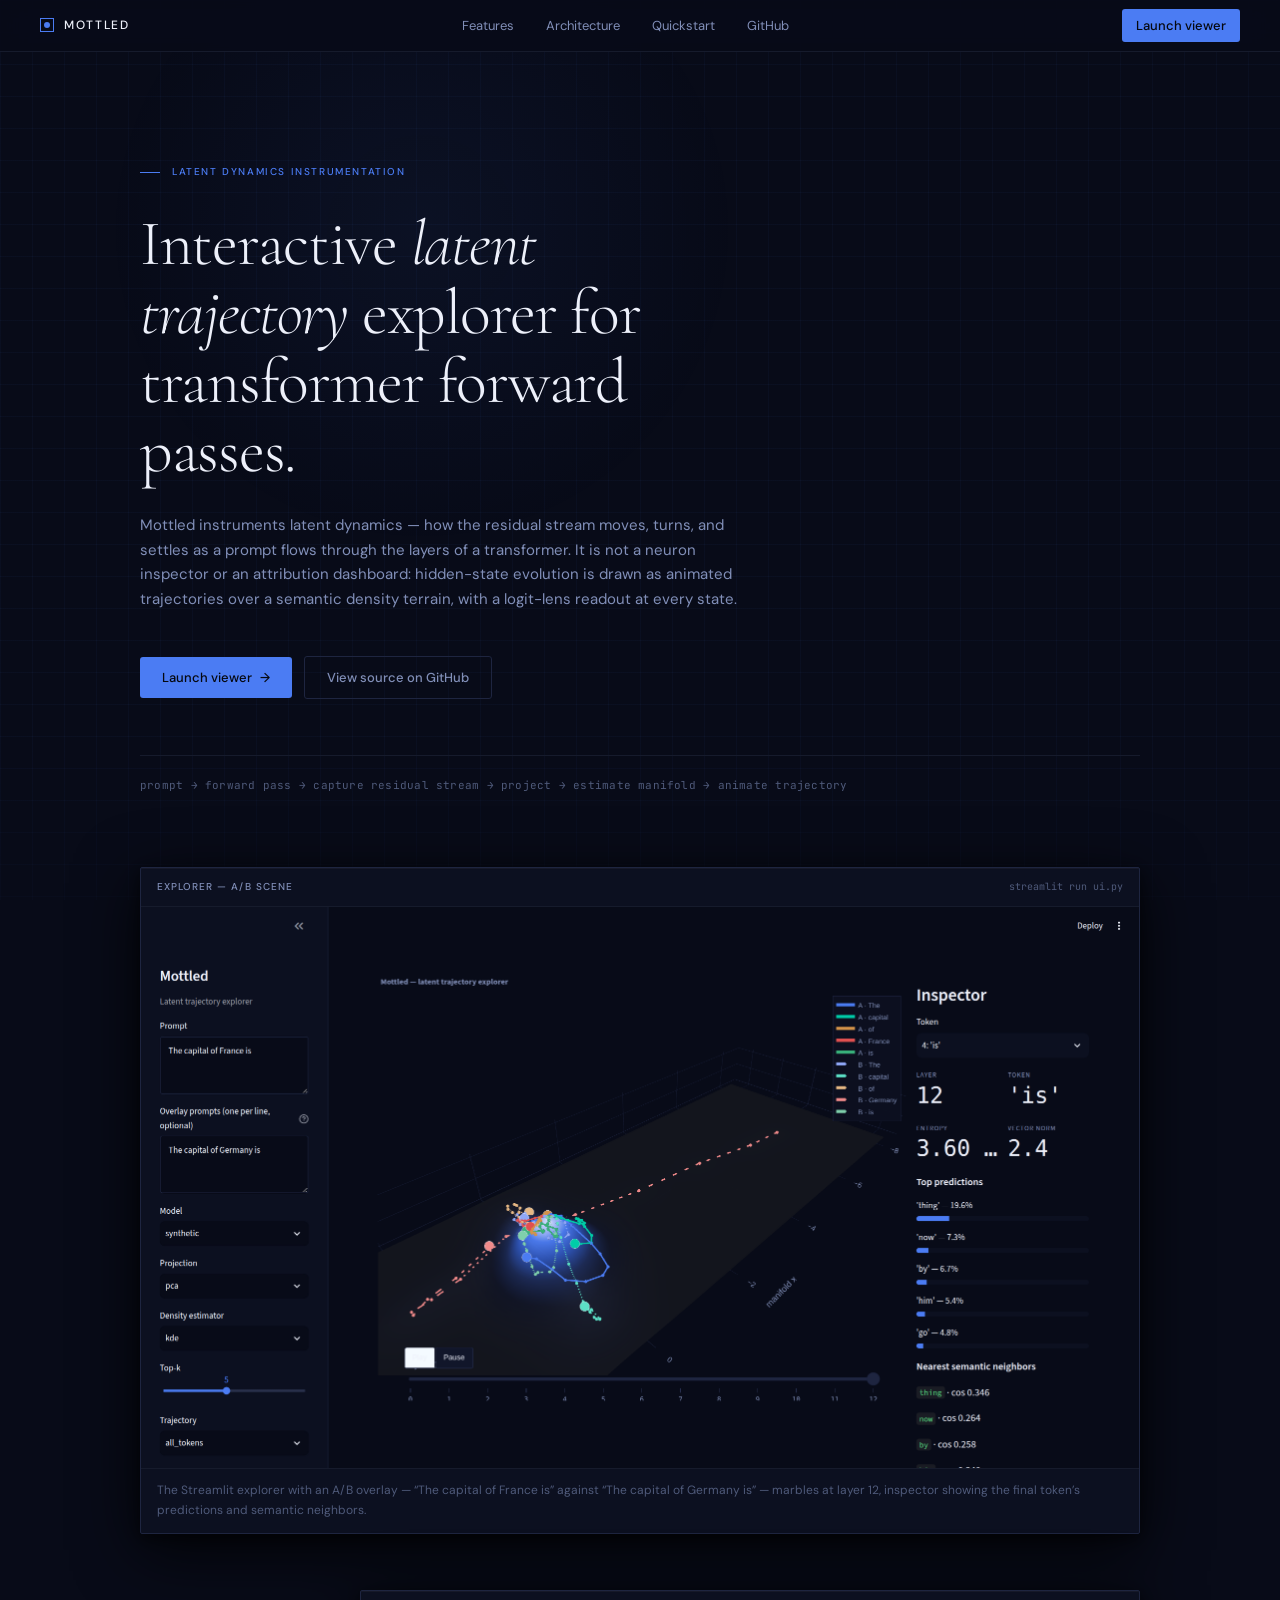
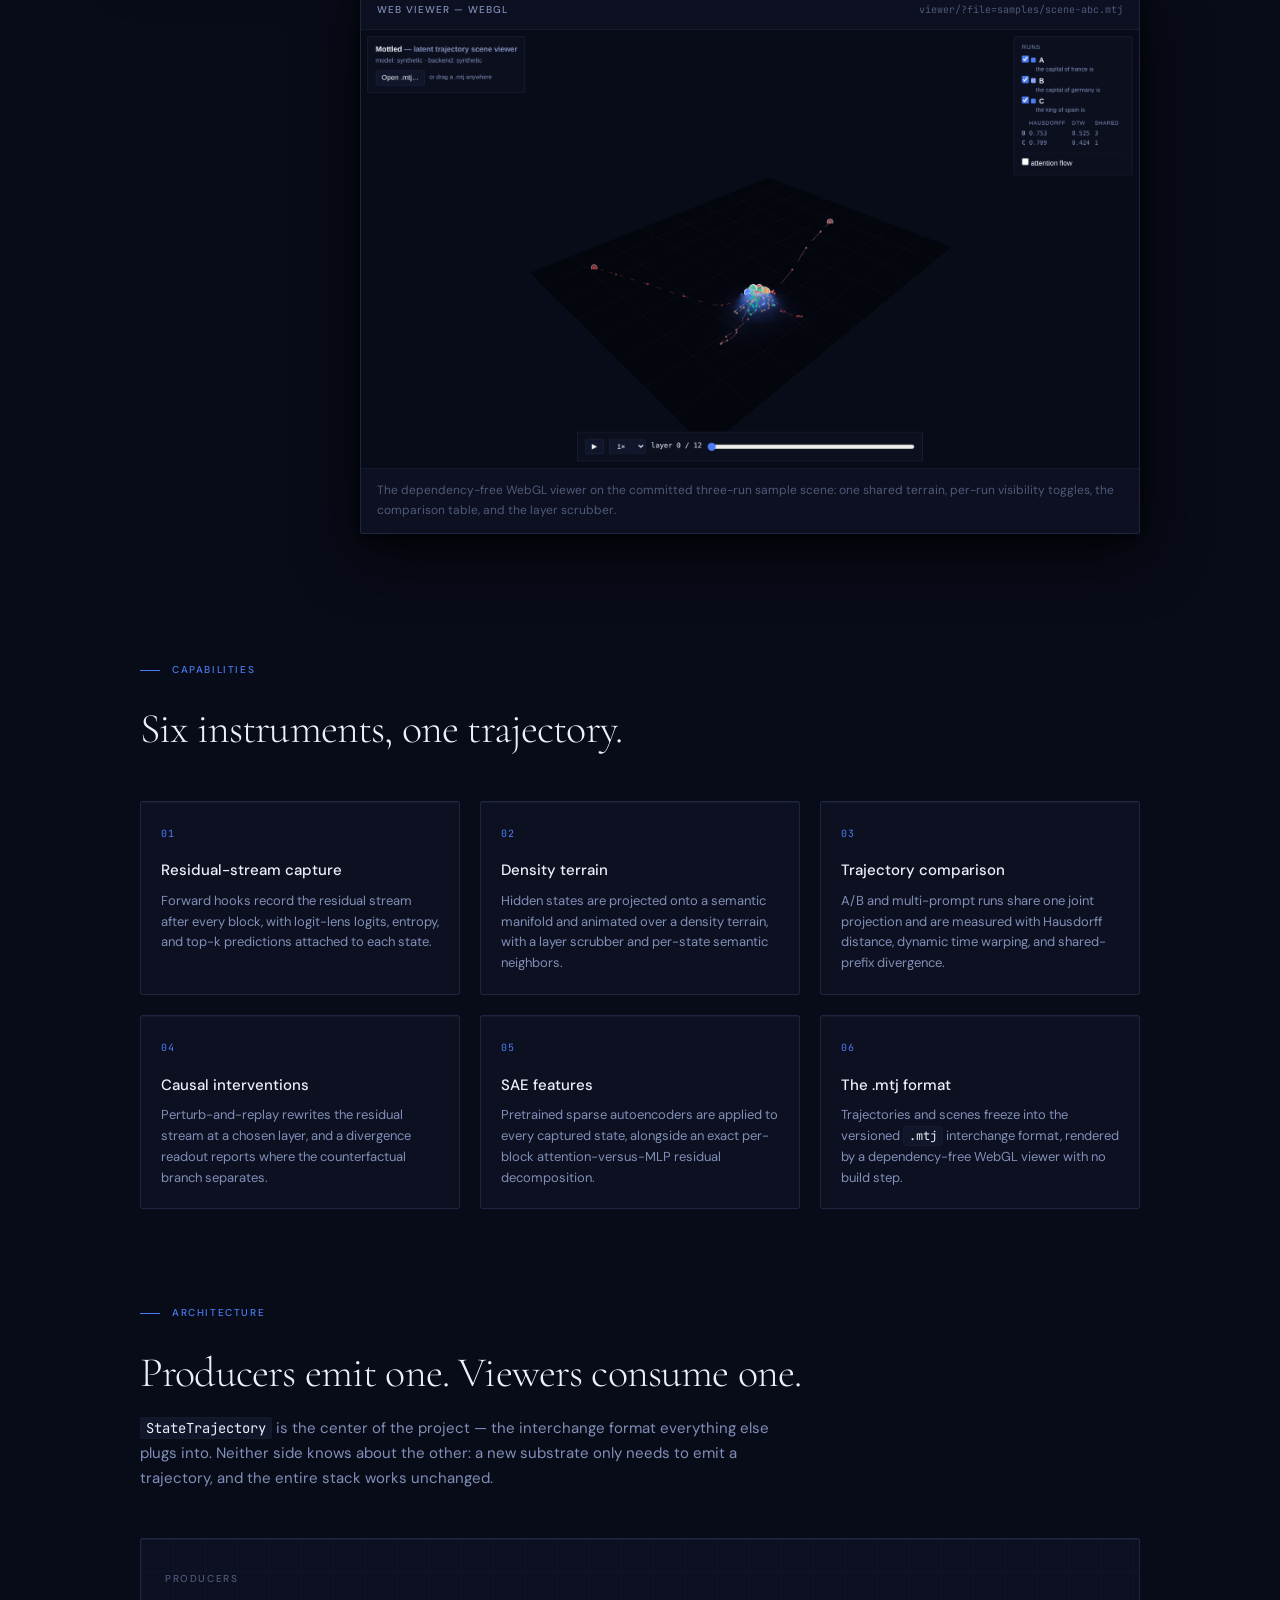
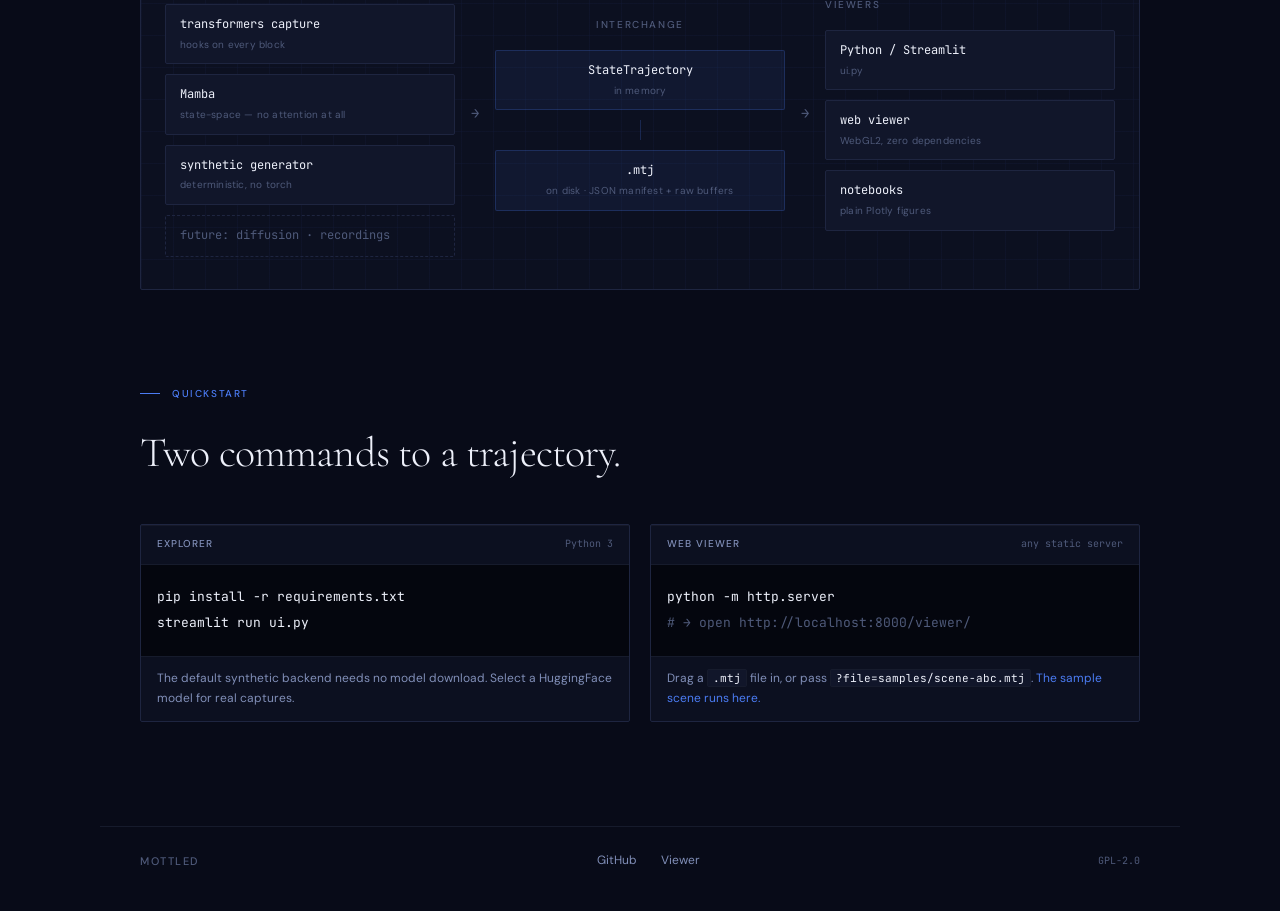
==== site/index.html @ aaadac5b "Merge pull request #11 from BobGnarly420/claude/next-steps-qywpj6 v0.1.0: real GPT-2 demo, pip packa" ====
<!DOCTYPE html>
<html lang="en">
<head>
<meta charset="utf-8">
<meta name="viewport" content="width=device-width, initial-scale=1">
<title>Mottled — interactive latent trajectory explorer</title>
<meta name="description" content="Interactive latent trajectory explorer for transformer forward passes. Mottled instruments latent dynamics: how the residual stream moves, turns, and settles.">
<link rel="icon" href="data:image/svg+xml,%3Csvg xmlns='http://www.w3.org/2000/svg' viewBox='0 0 16 16'%3E%3Crect x='0.5' y='0.5' width='15' height='15' fill='%23080B18' stroke='%234B7CF3'/%3E%3Ccircle cx='8' cy='8' r='3.5' fill='%234B7CF3'/%3E%3C/svg%3E">
<link rel="preconnect" href="https://fonts.googleapis.com">
<link rel="preconnect" href="https://fonts.gstatic.com" crossorigin>
<link href="https://fonts.googleapis.com/css2?family=Cormorant+Garamond:ital,wght@0,300;0,400;1,300;1,400&family=DM+Sans:opsz,wght@9..40,300;9..40,400;9..40,500&family=JetBrains+Mono:wght@400;500&display=swap" rel="stylesheet">
<link rel="stylesheet" href="style.css">
</head>
<body>

<div class="bg-grid" aria-hidden="true"></div>
<div class="bg-glow" aria-hidden="true"></div>

<nav class="nav">
  <a class="wordmark" href="#">
    <span class="wordmark-tick" aria-hidden="true"></span>Mottled
  </a>
  <div class="nav-links">
    <a href="#features">Features</a>
    <a href="#architecture">Architecture</a>
    <a href="#quickstart">Quickstart</a>
    <a href="https://github.com/BobGnarly420/mottled">GitHub</a>
  </div>
  <a class="btn btn-primary btn-sm" href="viewer/?file=samples/scene-abc.mtj">Launch viewer</a>
</nav>

<header class="hero">
  <div class="overline"><span class="overline-rule" aria-hidden="true"></span>Latent dynamics instrumentation</div>
  <h1>Interactive <em>latent trajectory</em> explorer for transformer forward passes.</h1>
  <p class="hero-lede">Mottled instruments latent dynamics — how the residual stream moves, turns, and settles as a prompt flows through the layers of a transformer. It is not a neuron inspector or an attribution dashboard: hidden-state evolution is drawn as animated trajectories over a semantic density terrain, with a logit-lens readout at every state.</p>
  <div class="hero-ctas">
    <a class="btn btn-primary" href="viewer/?file=samples/scene-abc.mtj">Launch viewer <span aria-hidden="true">&rarr;</span></a>
    <a class="btn btn-ghost" href="https://github.com/BobGnarly420/mottled">View source on GitHub</a>
  </div>
  <div class="hero-pipeline">prompt &rarr; forward pass &rarr; capture residual stream &rarr; project &rarr; estimate manifold &rarr; animate trajectory</div>
</header>

<section class="shots">
  <figure class="panel">
    <figcaption class="panel-bar">
      <span class="panel-label">Explorer &mdash; A/B scene</span>
      <span class="panel-meta">streamlit run ui.py</span>
    </figcaption>
    <img src="assets/explorer.png" alt="The Mottled explorer: an A/B prompt scene on the density terrain, with the layer scrubber and the token inspector" width="1600" height="900">
    <figcaption class="panel-caption">The Streamlit explorer with an A/B overlay &mdash; &ldquo;The capital of France is&rdquo; against &ldquo;The capital of Germany is&rdquo; &mdash; marbles at layer 12, inspector showing the final token&rsquo;s predictions and semantic neighbors.</figcaption>
  </figure>
  <figure class="panel">
    <figcaption class="panel-bar">
      <span class="panel-label">Web viewer &mdash; WebGL</span>
      <span class="panel-meta">viewer/?file=samples/scene-abc.mtj</span>
    </figcaption>
    <img src="assets/viewer.png" alt="The dependency-free WebGL viewer rendering a three-run sample scene" width="1600" height="900" loading="lazy">
    <figcaption class="panel-caption">The dependency-free WebGL viewer on the committed three-run sample scene: one shared terrain, per-run visibility toggles, the comparison table, and the layer scrubber.</figcaption>
  </figure>
</section>

<section class="section" id="features">
  <div class="overline"><span class="overline-rule" aria-hidden="true"></span>Capabilities</div>
  <h2 class="section-title">Six instruments, one trajectory.</h2>
  <div class="feature-grid">
    <div class="card">
      <span class="card-index">01</span>
      <h3>Residual-stream capture</h3>
      <p>Forward hooks record the residual stream after every block, with logit-lens logits, entropy, and top-k predictions attached to each state.</p>
    </div>
    <div class="card">
      <span class="card-index">02</span>
      <h3>Density terrain</h3>
      <p>Hidden states are projected onto a semantic manifold and animated over a density terrain, with a layer scrubber and per-state semantic neighbors.</p>
    </div>
    <div class="card">
      <span class="card-index">03</span>
      <h3>Trajectory comparison</h3>
      <p>A/B and multi-prompt runs share one joint projection and are measured with Hausdorff distance, dynamic time warping, and shared-prefix divergence.</p>
    </div>
    <div class="card">
      <span class="card-index">04</span>
      <h3>Causal interventions</h3>
      <p>Perturb-and-replay rewrites the residual stream at a chosen layer, and a divergence readout reports where the counterfactual branch separates.</p>
    </div>
    <div class="card">
      <span class="card-index">05</span>
      <h3>SAE features</h3>
      <p>Pretrained sparse autoencoders are applied to every captured state, alongside an exact per-block attention-versus-MLP residual decomposition.</p>
    </div>
    <div class="card">
      <span class="card-index">06</span>
      <h3>The .mtj format</h3>
      <p>Trajectories and scenes freeze into the versioned <code>.mtj</code> interchange format, rendered by a dependency-free WebGL viewer with no build step.</p>
    </div>
  </div>
</section>

<section class="section" id="architecture">
  <div class="overline"><span class="overline-rule" aria-hidden="true"></span>Architecture</div>
  <h2 class="section-title">Producers emit one. Viewers consume one.</h2>
  <p class="section-lede"><code>StateTrajectory</code> is the center of the project &mdash; the interchange format everything else plugs into. Neither side knows about the other: a new substrate only needs to emit a trajectory, and the entire stack works unchanged.</p>
  <div class="diagram">
    <div class="diagram-col">
      <div class="diagram-head">Producers</div>
      <div class="node">transformers capture<span class="node-meta">hooks on every block</span></div>
      <div class="node">Mamba<span class="node-meta">state-space &mdash; no attention at all</span></div>
      <div class="node">synthetic generator<span class="node-meta">deterministic, no torch</span></div>
      <div class="node node-future">future: diffusion &middot; recordings</div>
    </div>
    <div class="diagram-flow" aria-hidden="true"><span>&rarr;</span></div>
    <div class="diagram-col diagram-center">
      <div class="diagram-head">Interchange</div>
      <div class="node node-core">StateTrajectory<span class="node-meta">in memory</span></div>
      <div class="diagram-link" aria-hidden="true"></div>
      <div class="node node-core">.mtj<span class="node-meta">on disk &middot; JSON manifest + raw buffers</span></div>
    </div>
    <div class="diagram-flow" aria-hidden="true"><span>&rarr;</span></div>
    <div class="diagram-col">
      <div class="diagram-head">Viewers</div>
      <div class="node">Python / Streamlit<span class="node-meta">ui.py</span></div>
      <div class="node">web viewer<span class="node-meta">WebGL2, zero dependencies</span></div>
      <div class="node">notebooks<span class="node-meta">plain Plotly figures</span></div>
    </div>
  </div>
</section>

<section class="section" id="quickstart">
  <div class="overline"><span class="overline-rule" aria-hidden="true"></span>Quickstart</div>
  <h2 class="section-title">Two commands to a trajectory.</h2>
  <div class="quickstart-grid">
    <div class="code-panel">
      <div class="panel-bar"><span class="panel-label">Explorer</span><span class="panel-meta">Python 3</span></div>
      <pre><code>pip install -r requirements.txt
streamlit run ui.py</code></pre>
      <p class="code-note">The default synthetic backend needs no model download. Select a HuggingFace model for real captures.</p>
    </div>
    <div class="code-panel">
      <div class="panel-bar"><span class="panel-label">Web viewer</span><span class="panel-meta">any static server</span></div>
      <pre><code>python -m http.server
<span class="code-comment"># &rarr; open http://localhost:8000/viewer/</span></code></pre>
      <p class="code-note">Drag a <code>.mtj</code> file in, or pass <code>?file=samples/scene-abc.mtj</code>. <a href="viewer/?file=samples/scene-abc.mtj">The sample scene runs here.</a></p>
    </div>
  </div>
</section>

<footer class="footer">
  <span class="footer-mark">Mottled</span>
  <div class="footer-links">
    <a href="https://github.com/BobGnarly420/mottled">GitHub</a>
    <a href="viewer/?file=samples/scene-abc.mtj">Viewer</a>
  </div>
  <span class="footer-license">GPL-2.0</span>
</footer>

</body>
</html>
---- site/style.css ----
/* ─────────────────────────────────────────────────────────────
   Mottled — landing page
   Design tokens adapted from the Incision design language.
   ───────────────────────────────────────────────────────────── */

:root {
  /* color */
  --color-void:           #04060E;
  --color-base:           #080B18;
  --color-surface-0:      #0C1020;
  --color-surface-1:      #11162A;
  --color-border-subtle:  #161B2C;
  --color-border-default: #1E2540;
  --color-border-strong:  #283050;
  --color-fg-1:           #EDF0FA;
  --color-fg-2:           #818FB8;
  --color-fg-3:           #4F5A7A;
  --color-fg-inverse:     #06080E;
  --color-accent:         #4B7CF3;
  --color-accent-hover:   #6490F6;
  --color-accent-border:  rgba(75, 124, 243, 0.22);

  /* type */
  --font-display: 'Cormorant Garamond', 'Georgia', 'Times New Roman', serif;
  --font-sans:    'DM Sans', 'Helvetica Neue', system-ui, -apple-system, sans-serif;
  --font-mono:    'JetBrains Mono', 'Courier New', 'Lucida Console', monospace;
  --tracking-overline: 0.16em;

  /* shape & motion */
  --radius-xs: 2px;
  --radius-sm: 3px;
  --ease-precision: cubic-bezier(0.16, 1.00, 0.30, 1.00);
  --shadow-panel: 0 16px 64px rgba(0, 0, 0, 0.80), 0 4px 16px rgba(0, 0, 0, 0.55);
  --inset-top: inset 0 1px 0 rgba(255, 255, 255, 0.04);
  --glow-accent: 0 0 24px rgba(75, 124, 243, 0.30);

  /* layout */
  --content: 1080px;
}

*, *::before, *::after { box-sizing: border-box; margin: 0; padding: 0; }

html { scroll-behavior: smooth; }

body {
  background: var(--color-base);
  color: var(--color-fg-1);
  font-family: var(--font-sans);
  font-size: 15px;
  line-height: 1.65;
  -webkit-font-smoothing: antialiased;
}

/* ── Backdrop ─────────────────────────────────────────────── */
.bg-grid {
  position: fixed; inset: 0; z-index: -2; pointer-events: none;
  background-image:
    linear-gradient(rgba(75, 124, 243, 0.045) 1px, transparent 1px),
    linear-gradient(90deg, rgba(75, 124, 243, 0.045) 1px, transparent 1px);
  background-size: 32px 32px;
  mask-image: linear-gradient(to bottom, black 0, black 720px, transparent 1100px);
  -webkit-mask-image: linear-gradient(to bottom, black 0, black 720px, transparent 1100px);
}
.bg-glow {
  position: fixed; top: -10%; left: 8%; z-index: -1; pointer-events: none;
  width: 640px; height: 640px;
  background: radial-gradient(circle, rgba(75, 124, 243, 0.06) 0%, transparent 70%);
}

/* ── Nav ──────────────────────────────────────────────────── */
.nav {
  position: sticky; top: 0; z-index: 100;
  height: 52px;
  display: flex; align-items: center; justify-content: space-between; gap: 24px;
  padding: 0 40px;
  background: rgba(8, 11, 24, 0.90);
  -webkit-backdrop-filter: blur(16px) saturate(160%);
  backdrop-filter: blur(16px) saturate(160%);
  border-bottom: 1px solid var(--color-border-subtle);
}
.wordmark {
  display: inline-flex; align-items: center; gap: 10px;
  font-size: 12px; font-weight: 500; letter-spacing: 0.14em;
  text-transform: uppercase; color: var(--color-fg-1); text-decoration: none;
}
.wordmark-tick { width: 14px; height: 14px; border: 1px solid var(--color-accent); position: relative; }
.wordmark-tick::after {
  content: ""; position: absolute; inset: 3px;
  background: var(--color-accent); border-radius: 50%;
}
.nav-links { display: flex; gap: 32px; }
.nav-links a {
  font-size: 13px; color: var(--color-fg-2); text-decoration: none;
  transition: color 100ms var(--ease-precision);
}
.nav-links a:hover { color: var(--color-fg-1); }

/* ── Buttons ──────────────────────────────────────────────── */
.btn {
  display: inline-flex; align-items: center; gap: 8px;
  font-size: 13px; font-weight: 500; text-decoration: none;
  padding: 10px 22px; border-radius: var(--radius-sm);
  transition: background 100ms var(--ease-precision),
              box-shadow 150ms var(--ease-precision),
              border-color 100ms var(--ease-precision),
              color 100ms var(--ease-precision);
}
.btn:active { transform: translateY(1px); }
.btn-primary { background: var(--color-accent); color: var(--color-fg-inverse); }
.btn-primary:hover { background: var(--color-accent-hover); box-shadow: var(--glow-accent); }
.btn-ghost { border: 1px solid var(--color-border-default); color: var(--color-fg-2); }
.btn-ghost:hover { border-color: var(--color-border-strong); color: var(--color-fg-1); }
.btn-sm { padding: 6px 14px; }

/* ── Overline ─────────────────────────────────────────────── */
.overline {
  display: flex; align-items: center; gap: 12px;
  font-size: 10px; font-weight: 500; letter-spacing: var(--tracking-overline);
  text-transform: uppercase; color: var(--color-accent);
  margin-bottom: 28px;
}
.overline-rule { width: 20px; height: 1px; background: var(--color-accent); flex-shrink: 0; }

/* ── Hero ─────────────────────────────────────────────────── */
.hero {
  max-width: var(--content); margin: 0 auto;
  padding: 112px 40px 72px;
}
.hero h1 {
  font-family: var(--font-display);
  font-size: clamp(40px, 5vw, 68px);
  font-weight: 300; line-height: 1.08; letter-spacing: -0.02em;
  max-width: 17ch;
  margin-bottom: 28px;
}
.hero h1 em { font-style: italic; }
.hero-lede {
  color: var(--color-fg-2); max-width: 620px;
  margin-bottom: 44px; text-wrap: pretty;
}
.hero-ctas { display: flex; align-items: center; gap: 12px; flex-wrap: wrap; }
.hero-pipeline {
  margin-top: 56px;
  font-family: var(--font-mono); font-size: 11px; color: var(--color-fg-3);
  letter-spacing: 0.02em;
  border-top: 1px solid var(--color-border-subtle);
  padding-top: 20px;
}

/* ── Screenshot panels ────────────────────────────────────── */
.shots {
  max-width: var(--content); margin: 0 auto;
  padding: 0 40px 40px;
  display: flex; flex-direction: column; gap: 56px;
}
.panel {
  background: var(--color-surface-0);
  border: 1px solid var(--color-border-default);
  border-radius: var(--radius-xs);
  box-shadow: var(--shadow-panel), var(--inset-top);
  overflow: hidden;
}
.shots .panel:nth-child(2) { max-width: 78%; align-self: flex-end; }
.panel-bar {
  display: flex; align-items: center; justify-content: space-between; gap: 16px;
  padding: 11px 16px;
  border-bottom: 1px solid var(--color-border-subtle);
}
.panel-label {
  font-size: 10px; font-weight: 500; letter-spacing: 0.10em;
  text-transform: uppercase; color: var(--color-fg-2);
}
.panel-meta { font-family: var(--font-mono); font-size: 10px; color: var(--color-fg-3); }
.panel img { display: block; width: 100%; height: auto; }
.panel-caption {
  padding: 12px 16px;
  border-top: 1px solid var(--color-border-subtle);
  font-size: 12px; color: var(--color-fg-3); text-wrap: pretty;
}

/* ── Sections ─────────────────────────────────────────────── */
.section {
  max-width: var(--content); margin: 0 auto;
  padding: 88px 40px 8px;
}
.section-title {
  font-family: var(--font-display);
  font-size: clamp(30px, 3.4vw, 42px);
  font-weight: 300; line-height: 1.1; letter-spacing: -0.02em;
  margin-bottom: 20px;
}
.section-lede { color: var(--color-fg-2); max-width: 640px; margin-bottom: 48px; text-wrap: pretty; }

/* ── Feature grid ─────────────────────────────────────────── */
.feature-grid {
  margin-top: 48px;
  display: grid; grid-template-columns: repeat(3, 1fr); gap: 20px;
}
.card {
  background: var(--color-surface-0);
  border: 1px solid var(--color-border-default);
  border-radius: var(--radius-xs);
  box-shadow: var(--inset-top);
  padding: 24px 20px 20px;
  transition: border-color 100ms var(--ease-precision),
              background 100ms var(--ease-precision);
}
.card:hover { border-color: var(--color-border-strong); background: var(--color-surface-1); }
.card-index {
  font-family: var(--font-mono); font-size: 10px; color: var(--color-accent);
  letter-spacing: 0.06em; display: block; margin-bottom: 16px;
}
.card h3 { font-size: 15px; font-weight: 500; margin-bottom: 8px; }
.card p { font-size: 13px; line-height: 1.6; color: var(--color-fg-2); }

code {
  font-family: var(--font-mono); font-size: 0.92em;
  color: var(--color-fg-1);
  background: var(--color-surface-1);
  border: 1px solid var(--color-border-subtle);
  border-radius: var(--radius-xs);
  padding: 1px 5px;
}

/* ── Architecture diagram ─────────────────────────────────── */
.diagram {
  display: grid;
  grid-template-columns: 1fr auto 1fr auto 1fr;
  gap: 16px; align-items: center;
  padding: 32px 24px;
  background: var(--color-surface-0);
  border: 1px solid var(--color-border-default);
  border-radius: var(--radius-xs);
  box-shadow: var(--inset-top);
  background-image:
    linear-gradient(rgba(75, 124, 243, 0.04) 1px, transparent 1px),
    linear-gradient(90deg, rgba(75, 124, 243, 0.04) 1px, transparent 1px);
  background-size: 32px 32px;
}
.diagram-col { display: flex; flex-direction: column; gap: 10px; }
.diagram-head {
  font-size: 10px; font-weight: 500; letter-spacing: var(--tracking-overline);
  text-transform: uppercase; color: var(--color-fg-3);
  margin-bottom: 6px;
}
.node {
  font-family: var(--font-mono); font-size: 12px; color: var(--color-fg-1);
  background: var(--color-surface-1);
  border: 1px solid var(--color-border-default);
  border-radius: var(--radius-xs);
  padding: 10px 14px;
}
.node-meta {
  display: block; font-size: 10px; color: var(--color-fg-3);
  font-family: var(--font-sans); letter-spacing: 0.02em; margin-top: 2px;
}
.node-future { color: var(--color-fg-3); border-style: dashed; background: transparent; }
.node-core {
  border-color: var(--color-accent-border);
  background: rgba(75, 124, 243, 0.08);
  color: var(--color-fg-1);
}
.diagram-center .diagram-head { text-align: center; }
.diagram-center .node { text-align: center; }
.diagram-link { width: 1px; height: 20px; background: var(--color-accent-border); margin: 0 auto; }
.diagram-flow { color: var(--color-fg-3); font-family: var(--font-mono); font-size: 14px; text-align: center; }

/* ── Quickstart ───────────────────────────────────────────── */
.quickstart-grid {
  margin-top: 48px;
  display: grid; grid-template-columns: 1fr 1fr; gap: 20px;
}
.code-panel {
  background: var(--color-surface-0);
  border: 1px solid var(--color-border-default);
  border-radius: var(--radius-xs);
  box-shadow: var(--inset-top);
  overflow: hidden;
}
.code-panel pre {
  padding: 20px 16px;
  background: var(--color-void);
  overflow-x: auto;
}
.code-panel pre code {
  background: none; border: none; padding: 0;
  font-size: 13px; line-height: 1.9; color: var(--color-fg-1);
}
.code-comment { color: var(--color-fg-3); }
.code-note {
  padding: 12px 16px;
  border-top: 1px solid var(--color-border-subtle);
  font-size: 12px; color: var(--color-fg-2);
}
.code-note a { color: var(--color-accent); text-decoration: none; }
.code-note a:hover { color: var(--color-accent-hover); }

/* ── Footer ───────────────────────────────────────────────── */
.footer {
  max-width: var(--content); margin: 96px auto 0;
  padding: 24px 40px 40px;
  border-top: 1px solid var(--color-border-subtle);
  display: flex; align-items: center; justify-content: space-between; gap: 24px;
}
.footer-mark {
  font-size: 11px; font-weight: 500; letter-spacing: 0.14em;
  text-transform: uppercase; color: var(--color-fg-3);
}
.footer-links { display: flex; gap: 24px; }
.footer-links a {
  font-size: 12px; color: var(--color-fg-2); text-decoration: none;
  transition: color 100ms var(--ease-precision);
}
.footer-links a:hover { color: var(--color-fg-1); }
.footer-license { font-family: var(--font-mono); font-size: 10px; color: var(--color-fg-3); }

/* ── Responsive ───────────────────────────────────────────── */
@media (max-width: 900px) {
  .feature-grid { grid-template-columns: 1fr 1fr; }
  .diagram { grid-template-columns: 1fr; }
  .diagram-flow { transform: rotate(90deg); padding: 4px 0; }
  .shots .panel:nth-child(2) { max-width: 100%; align-self: stretch; }
}

@media (max-width: 640px) {
  .nav { padding: 0 20px; }
  .nav-links { display: none; }
  .hero { padding: 72px 20px 56px; }
  .section { padding: 64px 20px 8px; }
  .shots { padding: 0 20px 24px; gap: 32px; }
  .feature-grid, .quickstart-grid { grid-template-columns: 1fr; }
  .footer { flex-wrap: wrap; padding: 24px 20px 40px; }
  .panel-bar { flex-wrap: wrap; row-gap: 4px; }
}

@media (prefers-reduced-motion: reduce) {
  *, *::before, *::after { transition-duration: 0.01ms !important; }
  html { scroll-behavior: auto; }
}
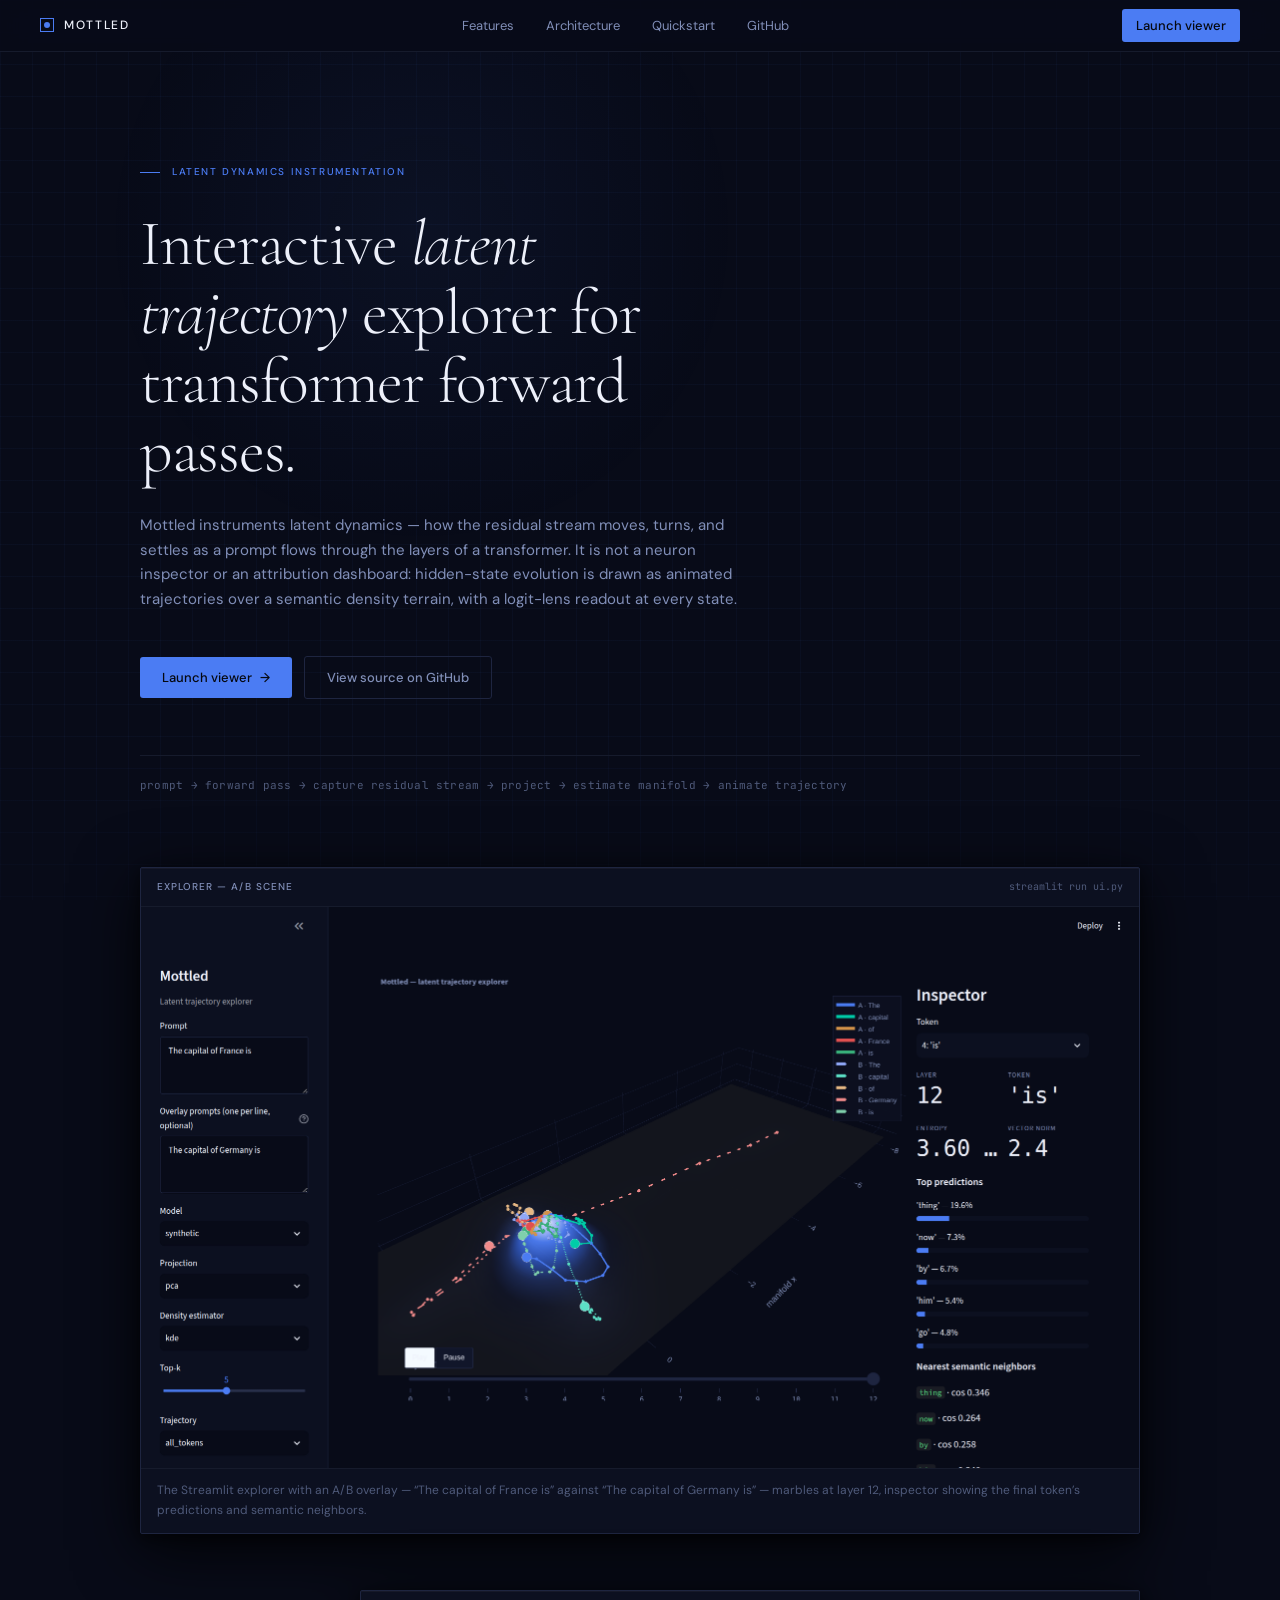
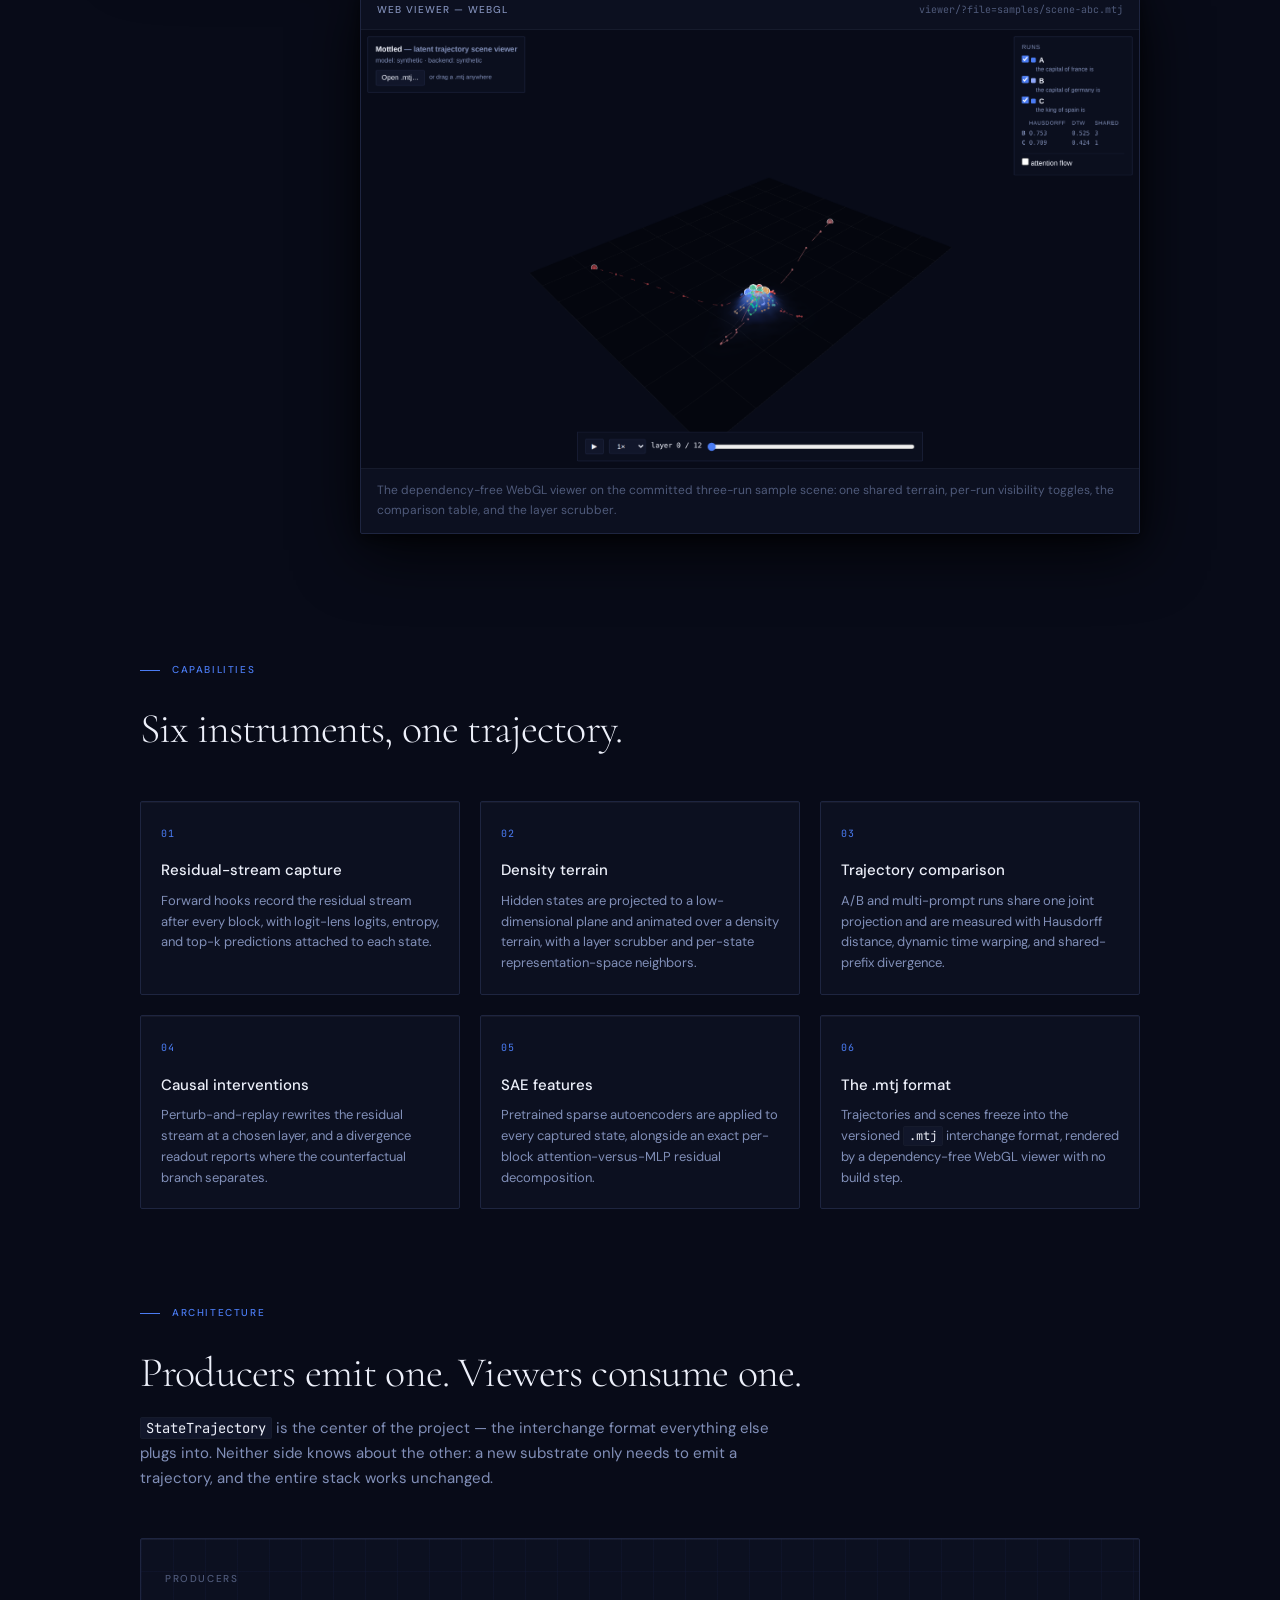
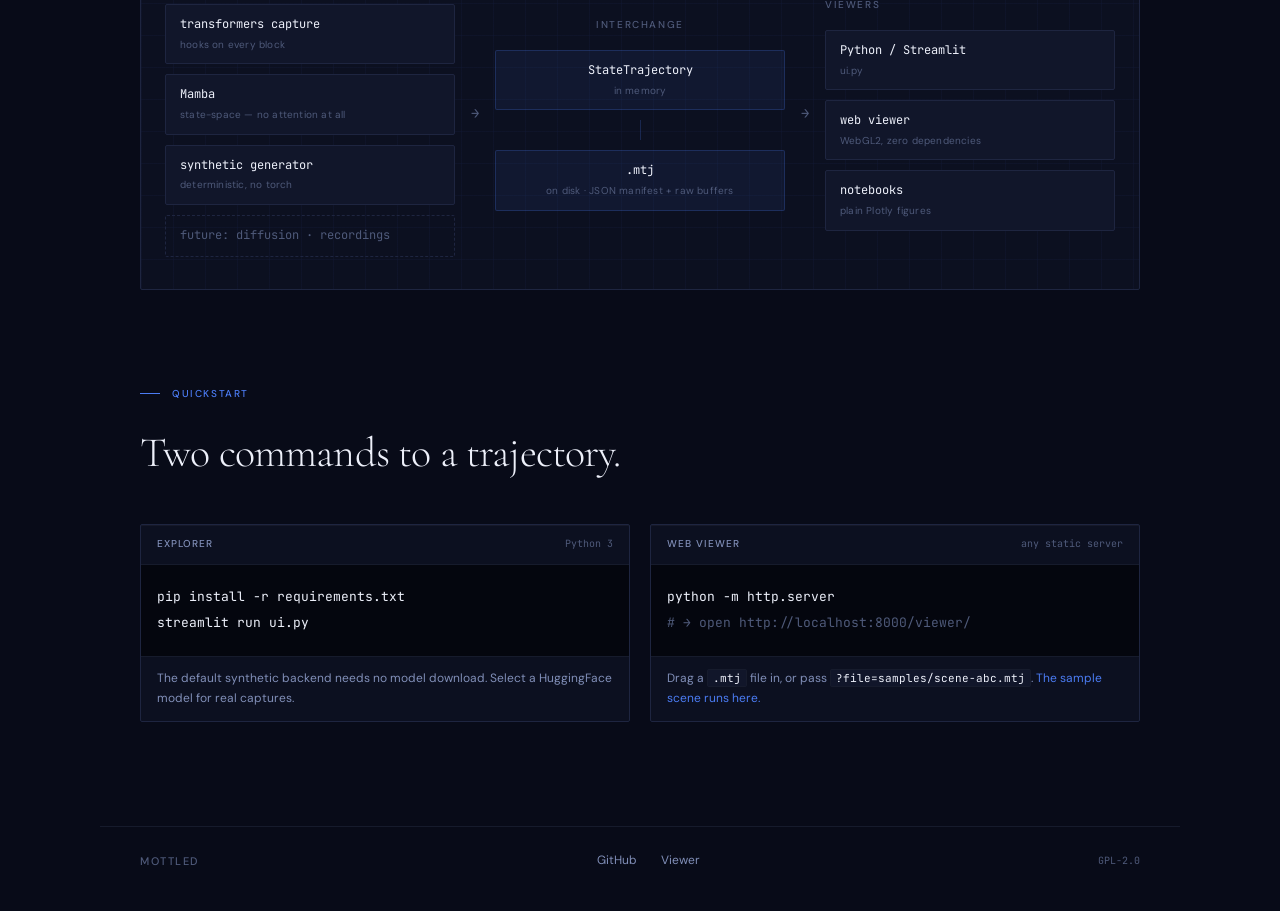
==== commit a5ad7033: "State the inferential contract: docs/validity.md The tool's central research-validity risk is that a" ====
--- a/site/index.html
+++ b/site/index.html
@@ -71,7 +71,7 @@
     <div class="card">
       <span class="card-index">02</span>
       <h3>Density terrain</h3>
-      <p>Hidden states are projected onto a semantic manifold and animated over a density terrain, with a layer scrubber and per-state semantic neighbors.</p>
+      <p>Hidden states are projected to a low-dimensional plane and animated over a density terrain, with a layer scrubber and per-state representation-space neighbors.</p>
     </div>
     <div class="card">
       <span class="card-index">03</span>
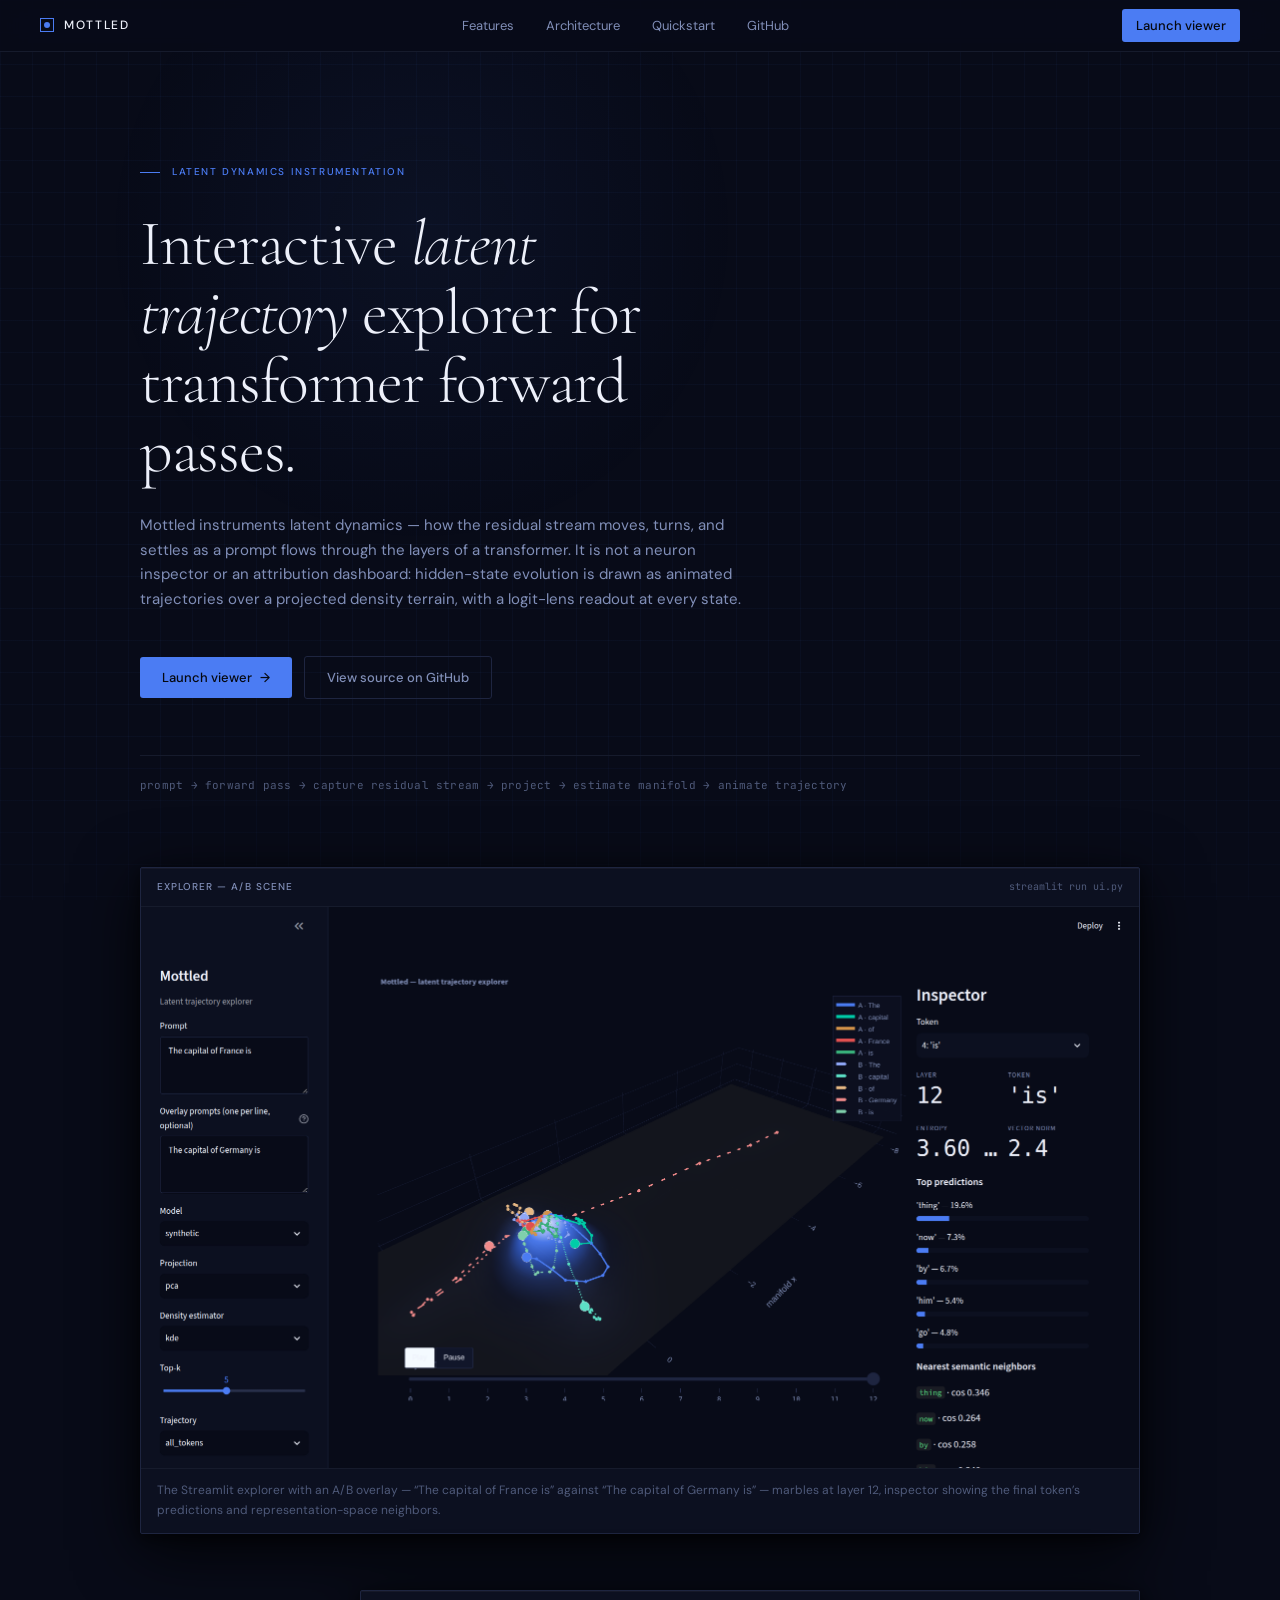
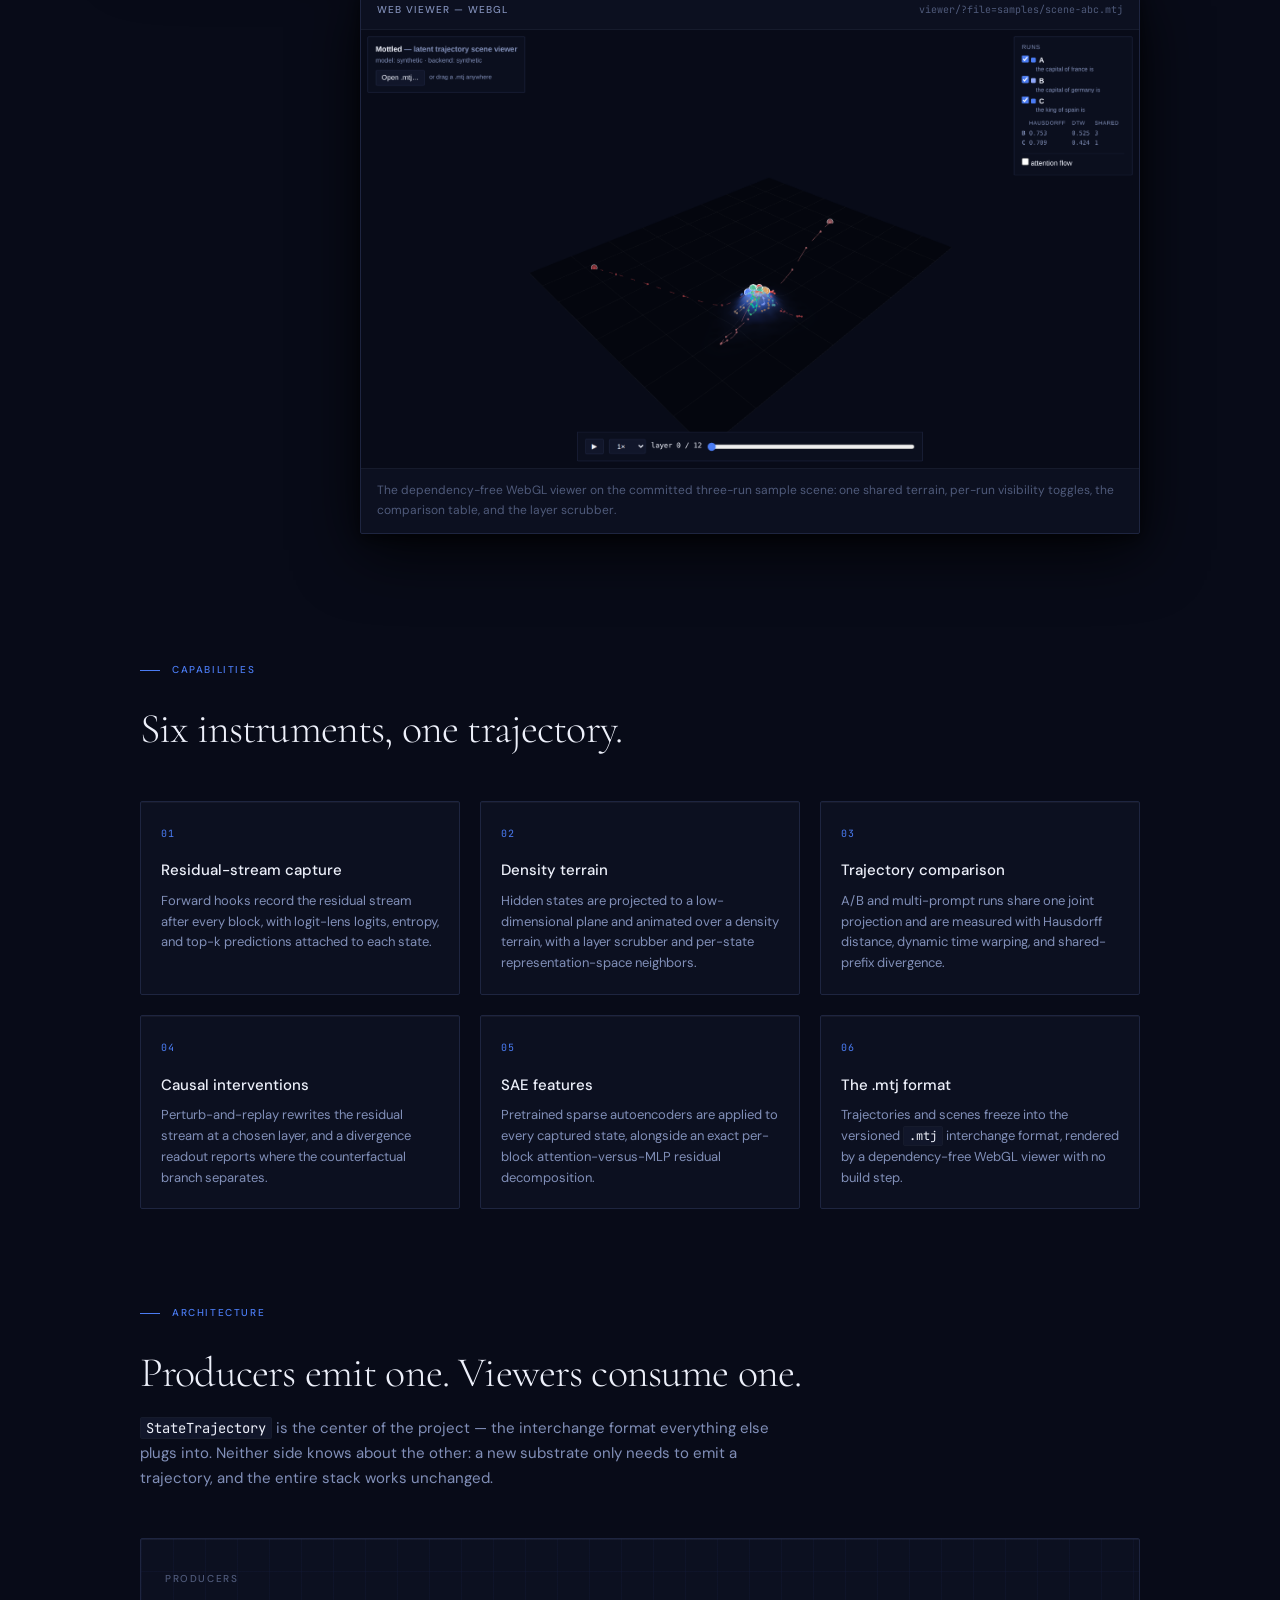
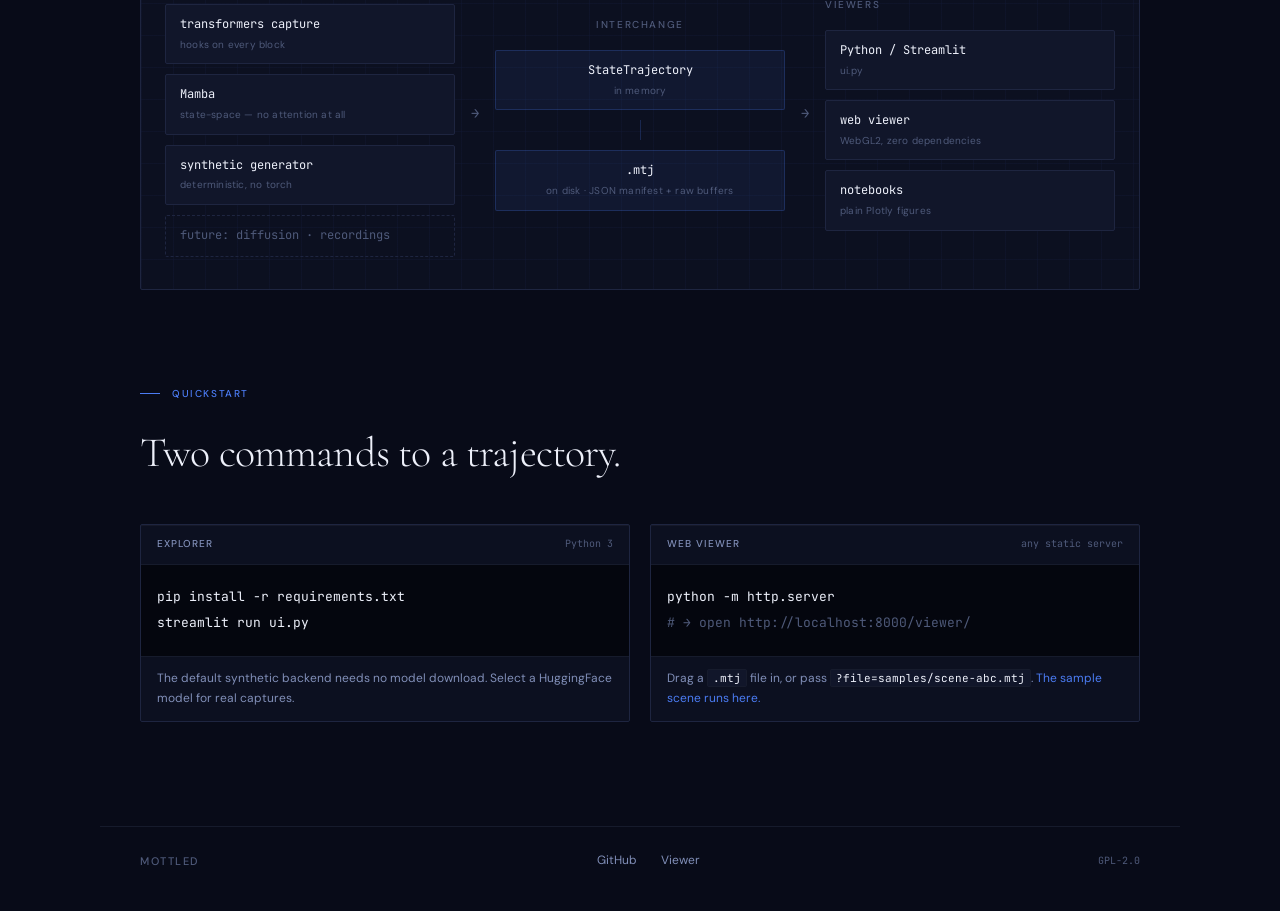
==== commit 0954baa4: "Address review: TL;DR checklist, visible UI boundary, vocabulary sweep Review follow-ups on the infe" ====
--- a/site/index.html
+++ b/site/index.html
@@ -32,7 +32,7 @@
 <header class="hero">
   <div class="overline"><span class="overline-rule" aria-hidden="true"></span>Latent dynamics instrumentation</div>
   <h1>Interactive <em>latent trajectory</em> explorer for transformer forward passes.</h1>
-  <p class="hero-lede">Mottled instruments latent dynamics — how the residual stream moves, turns, and settles as a prompt flows through the layers of a transformer. It is not a neuron inspector or an attribution dashboard: hidden-state evolution is drawn as animated trajectories over a semantic density terrain, with a logit-lens readout at every state.</p>
+  <p class="hero-lede">Mottled instruments latent dynamics — how the residual stream moves, turns, and settles as a prompt flows through the layers of a transformer. It is not a neuron inspector or an attribution dashboard: hidden-state evolution is drawn as animated trajectories over a projected density terrain, with a logit-lens readout at every state.</p>
   <div class="hero-ctas">
     <a class="btn btn-primary" href="viewer/?file=samples/scene-abc.mtj">Launch viewer <span aria-hidden="true">&rarr;</span></a>
     <a class="btn btn-ghost" href="https://github.com/BobGnarly420/mottled">View source on GitHub</a>
@@ -47,7 +47,7 @@
       <span class="panel-meta">streamlit run ui.py</span>
     </figcaption>
     <img src="assets/explorer.png" alt="The Mottled explorer: an A/B prompt scene on the density terrain, with the layer scrubber and the token inspector" width="1600" height="900">
-    <figcaption class="panel-caption">The Streamlit explorer with an A/B overlay &mdash; &ldquo;The capital of France is&rdquo; against &ldquo;The capital of Germany is&rdquo; &mdash; marbles at layer 12, inspector showing the final token&rsquo;s predictions and semantic neighbors.</figcaption>
+    <figcaption class="panel-caption">The Streamlit explorer with an A/B overlay &mdash; &ldquo;The capital of France is&rdquo; against &ldquo;The capital of Germany is&rdquo; &mdash; marbles at layer 12, inspector showing the final token&rsquo;s predictions and representation-space neighbors.</figcaption>
   </figure>
   <figure class="panel">
     <figcaption class="panel-bar">
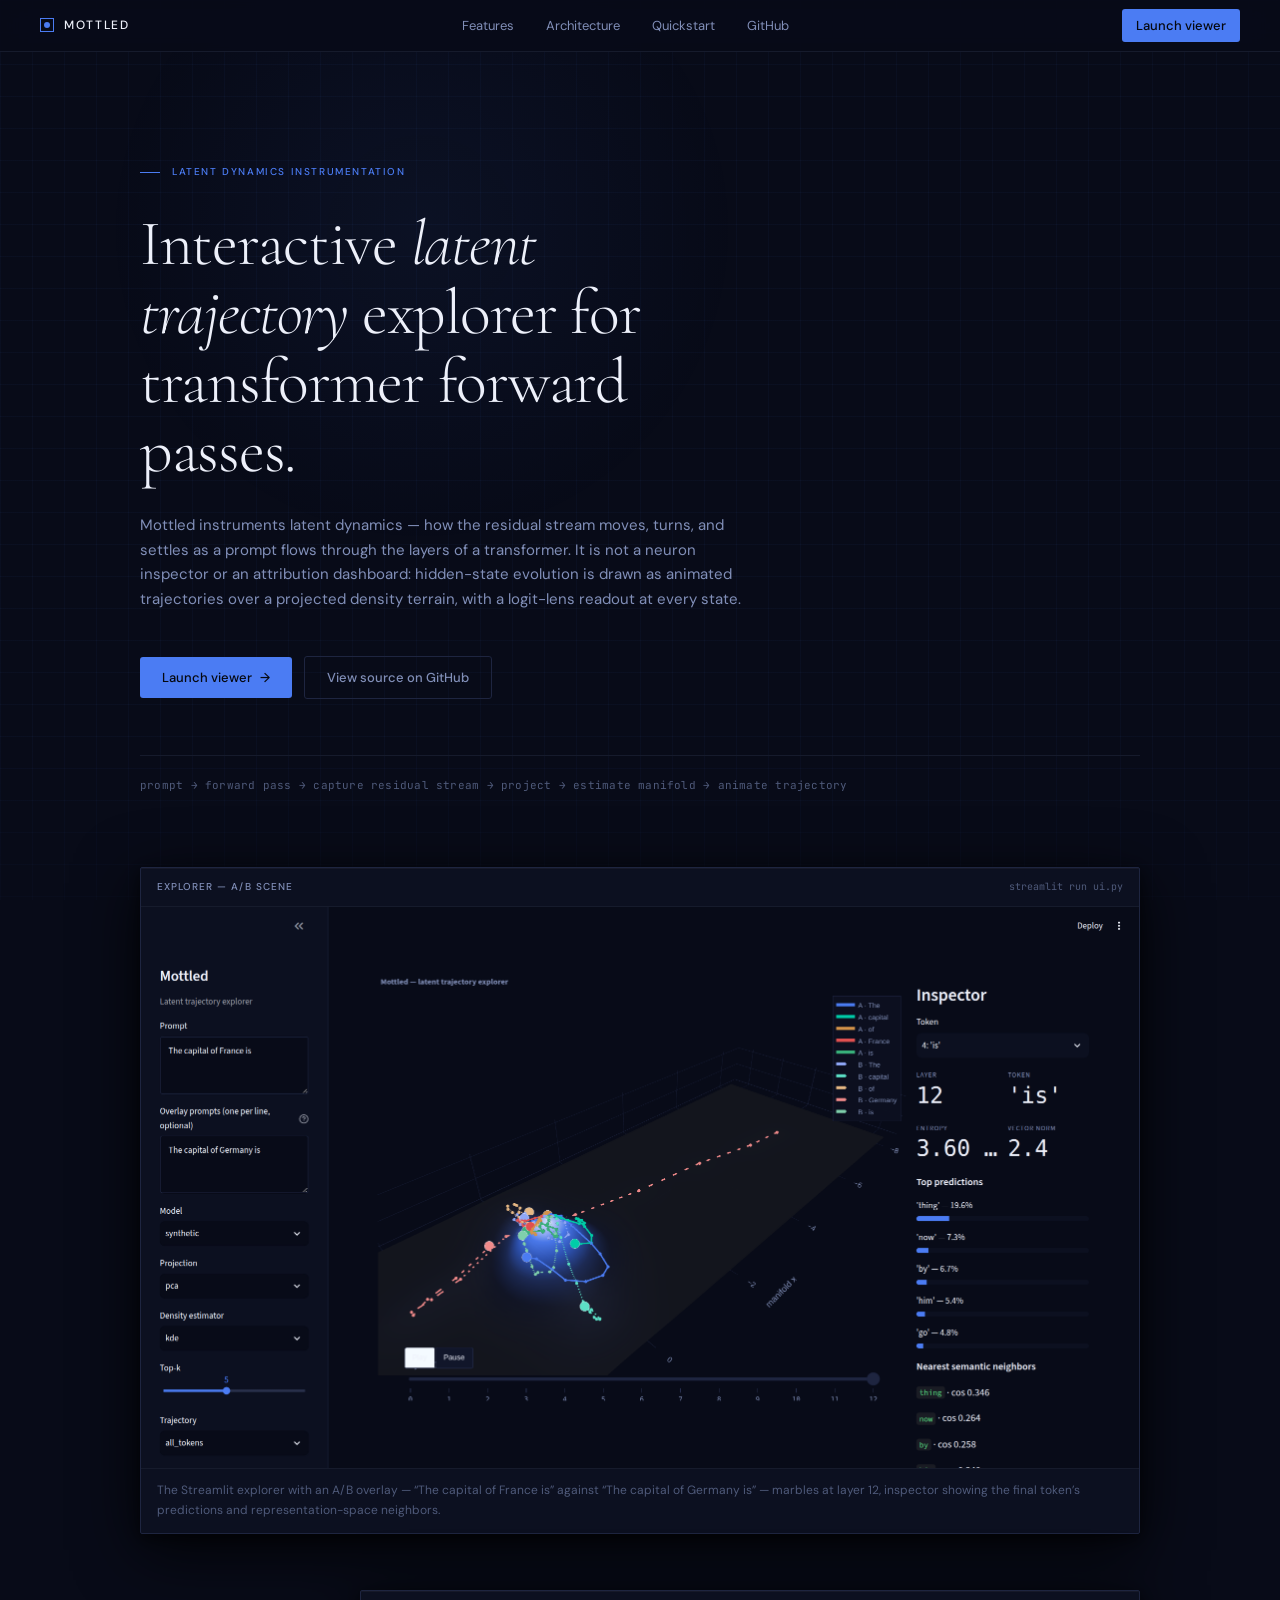
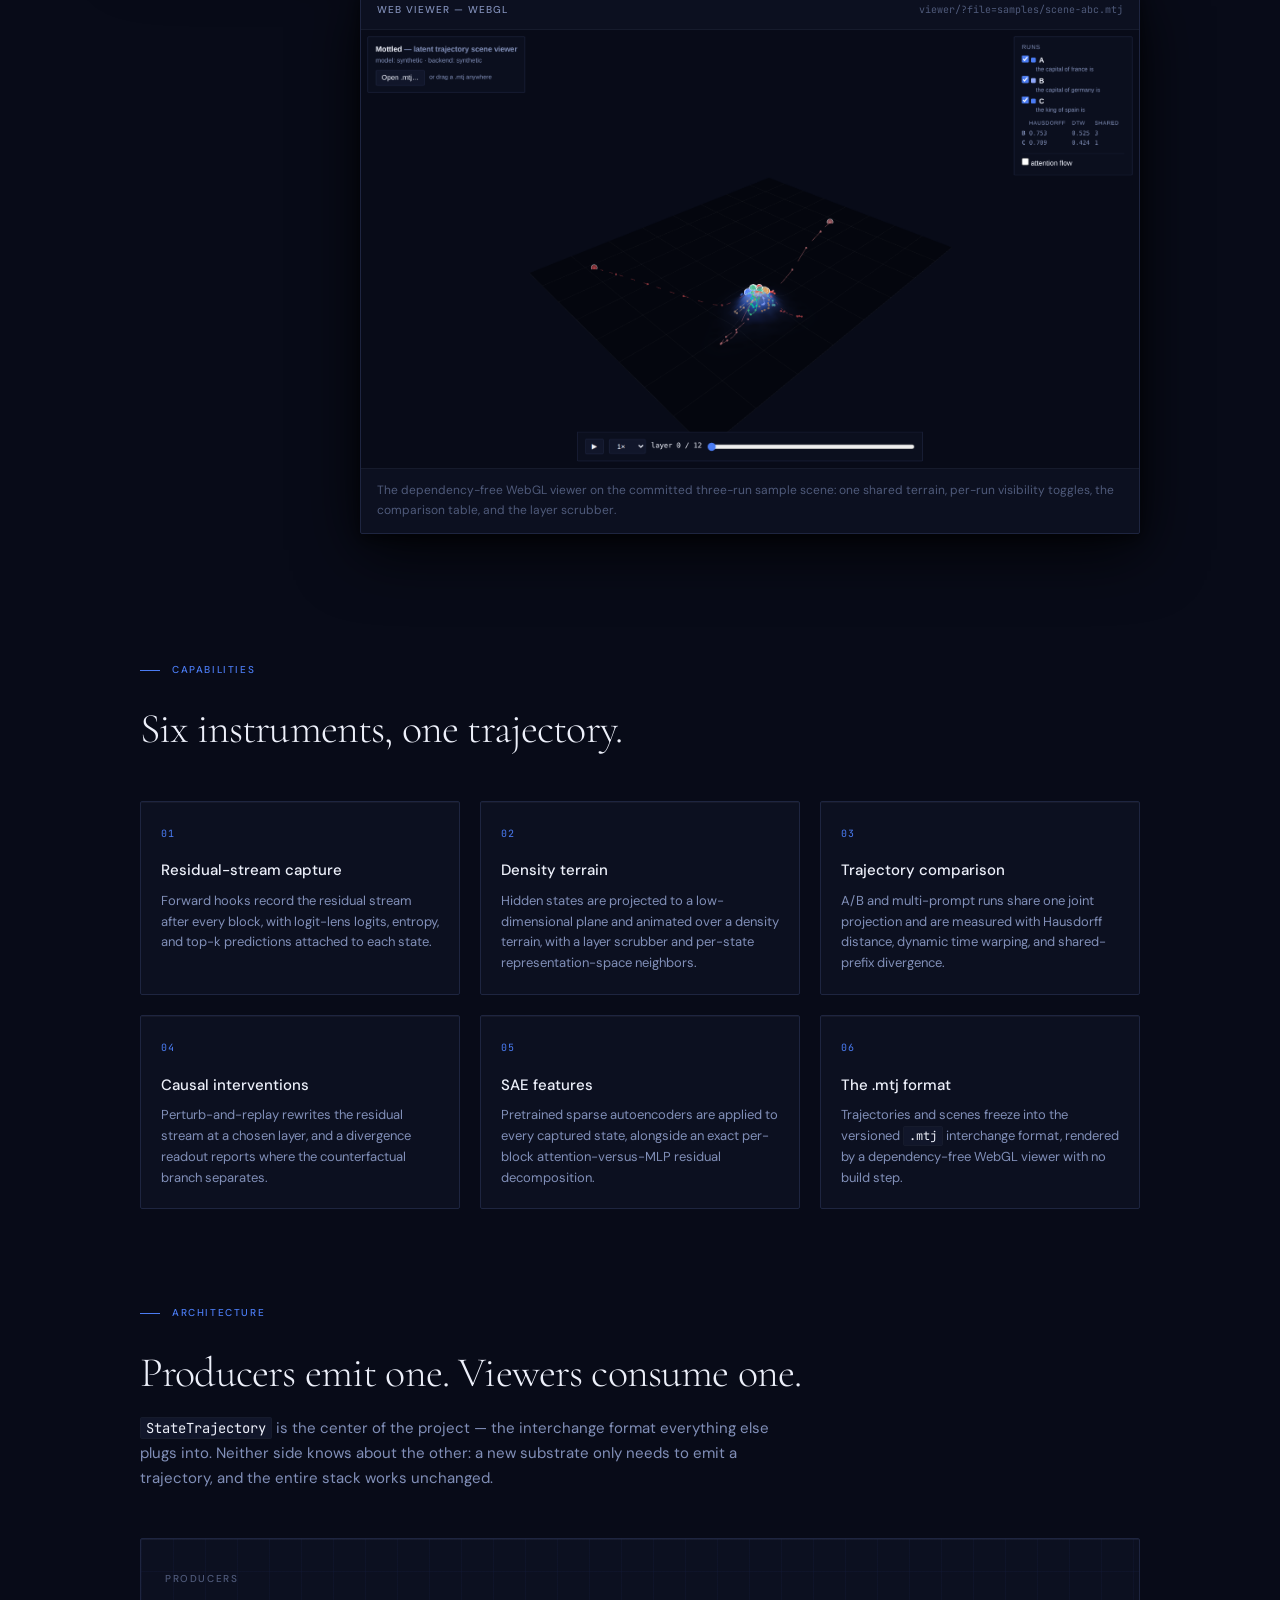
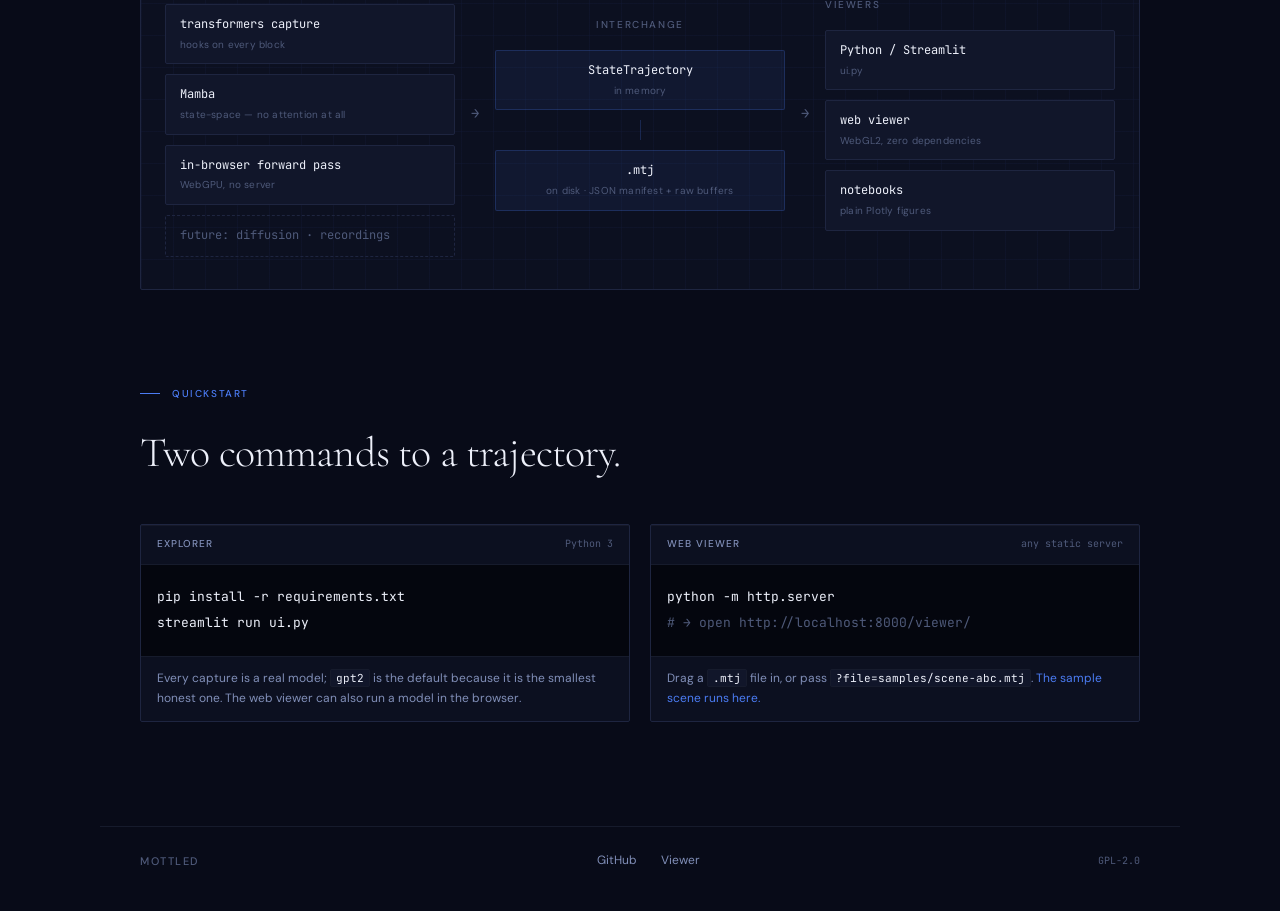
==== commit 2e254faa: "Remove the synthetic backend models/synthetic.py generated plausible-looking trajectories analytical" ====
--- a/site/index.html
+++ b/site/index.html
@@ -105,7 +105,7 @@
       <div class="diagram-head">Producers</div>
       <div class="node">transformers capture<span class="node-meta">hooks on every block</span></div>
       <div class="node">Mamba<span class="node-meta">state-space &mdash; no attention at all</span></div>
-      <div class="node">synthetic generator<span class="node-meta">deterministic, no torch</span></div>
+      <div class="node">in-browser forward pass<span class="node-meta">WebGPU, no server</span></div>
       <div class="node node-future">future: diffusion &middot; recordings</div>
     </div>
     <div class="diagram-flow" aria-hidden="true"><span>&rarr;</span></div>
@@ -133,7 +133,7 @@
       <div class="panel-bar"><span class="panel-label">Explorer</span><span class="panel-meta">Python 3</span></div>
       <pre><code>pip install -r requirements.txt
 streamlit run ui.py</code></pre>
-      <p class="code-note">The default synthetic backend needs no model download. Select a HuggingFace model for real captures.</p>
+      <p class="code-note">Every capture is a real model; <code>gpt2</code> is the default because it is the smallest honest one. The web viewer can also run a model in the browser.</p>
     </div>
     <div class="code-panel">
       <div class="panel-bar"><span class="panel-label">Web viewer</span><span class="panel-meta">any static server</span></div>
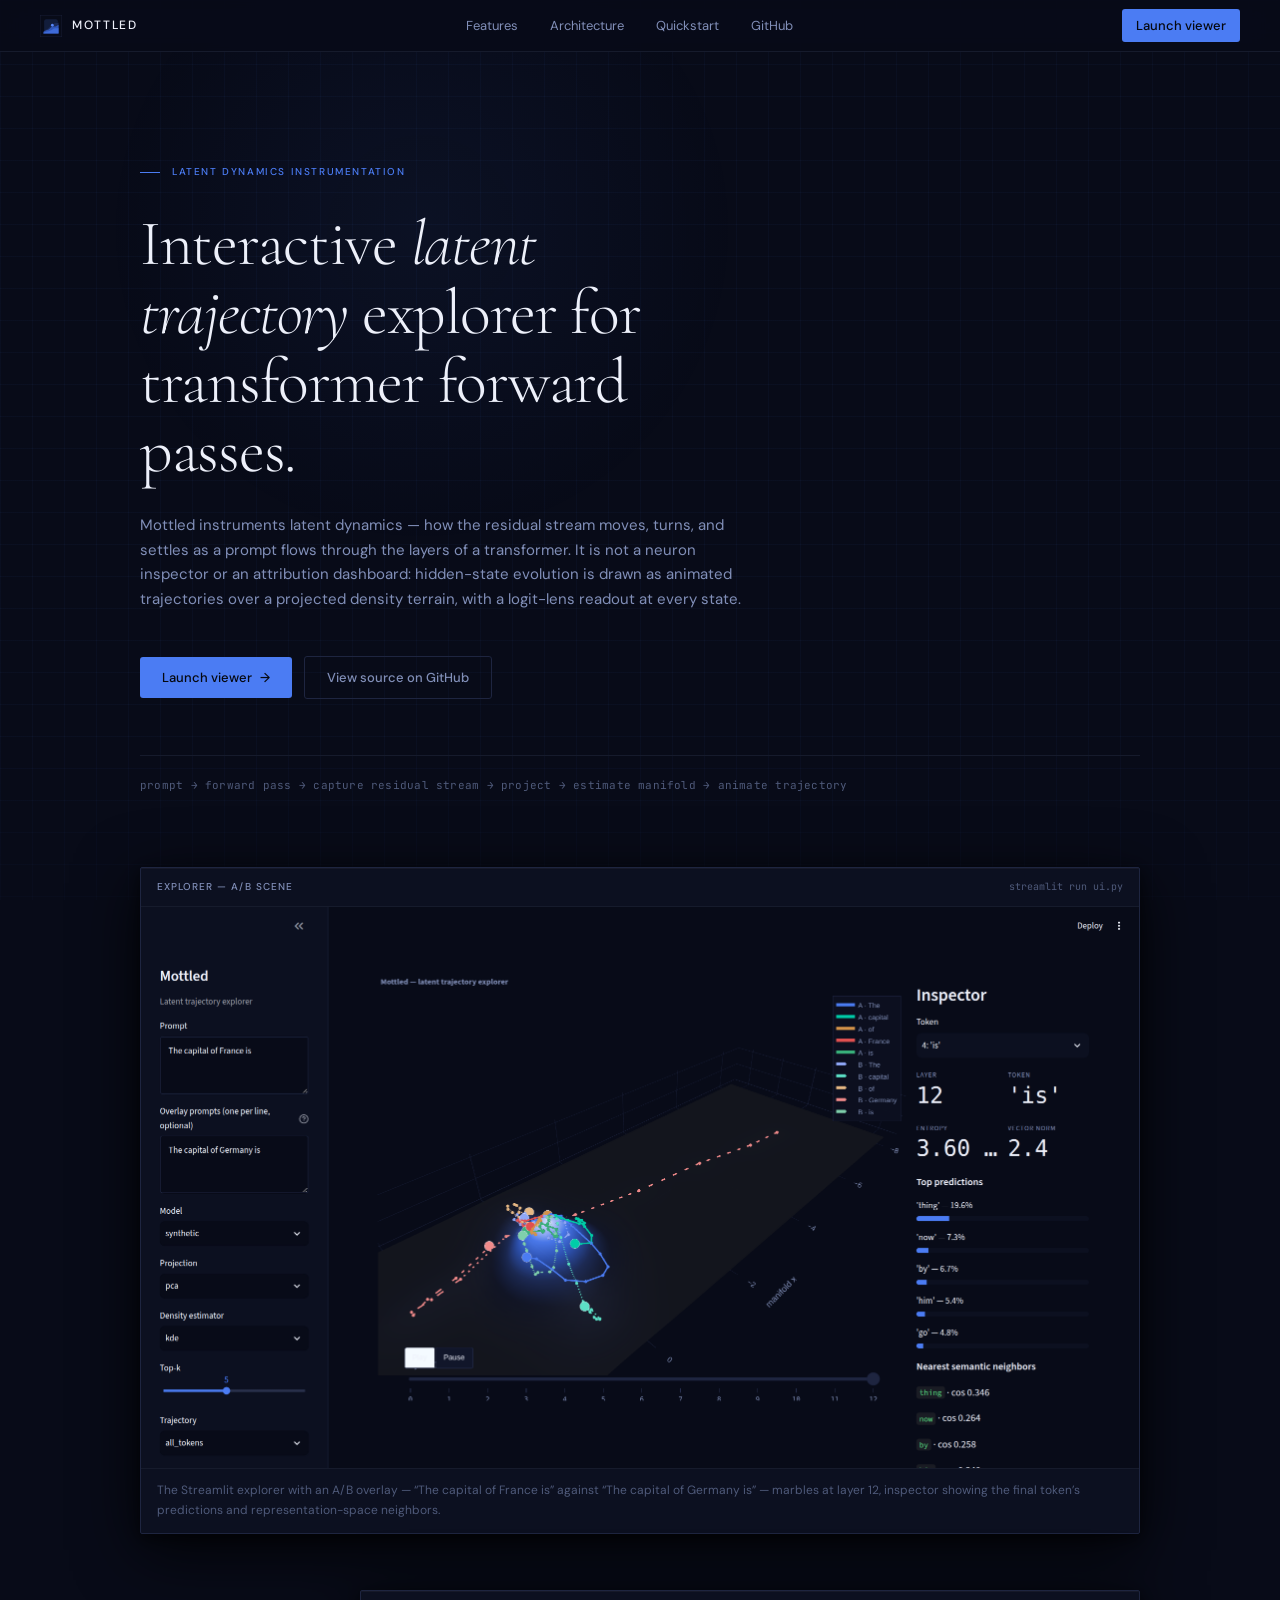
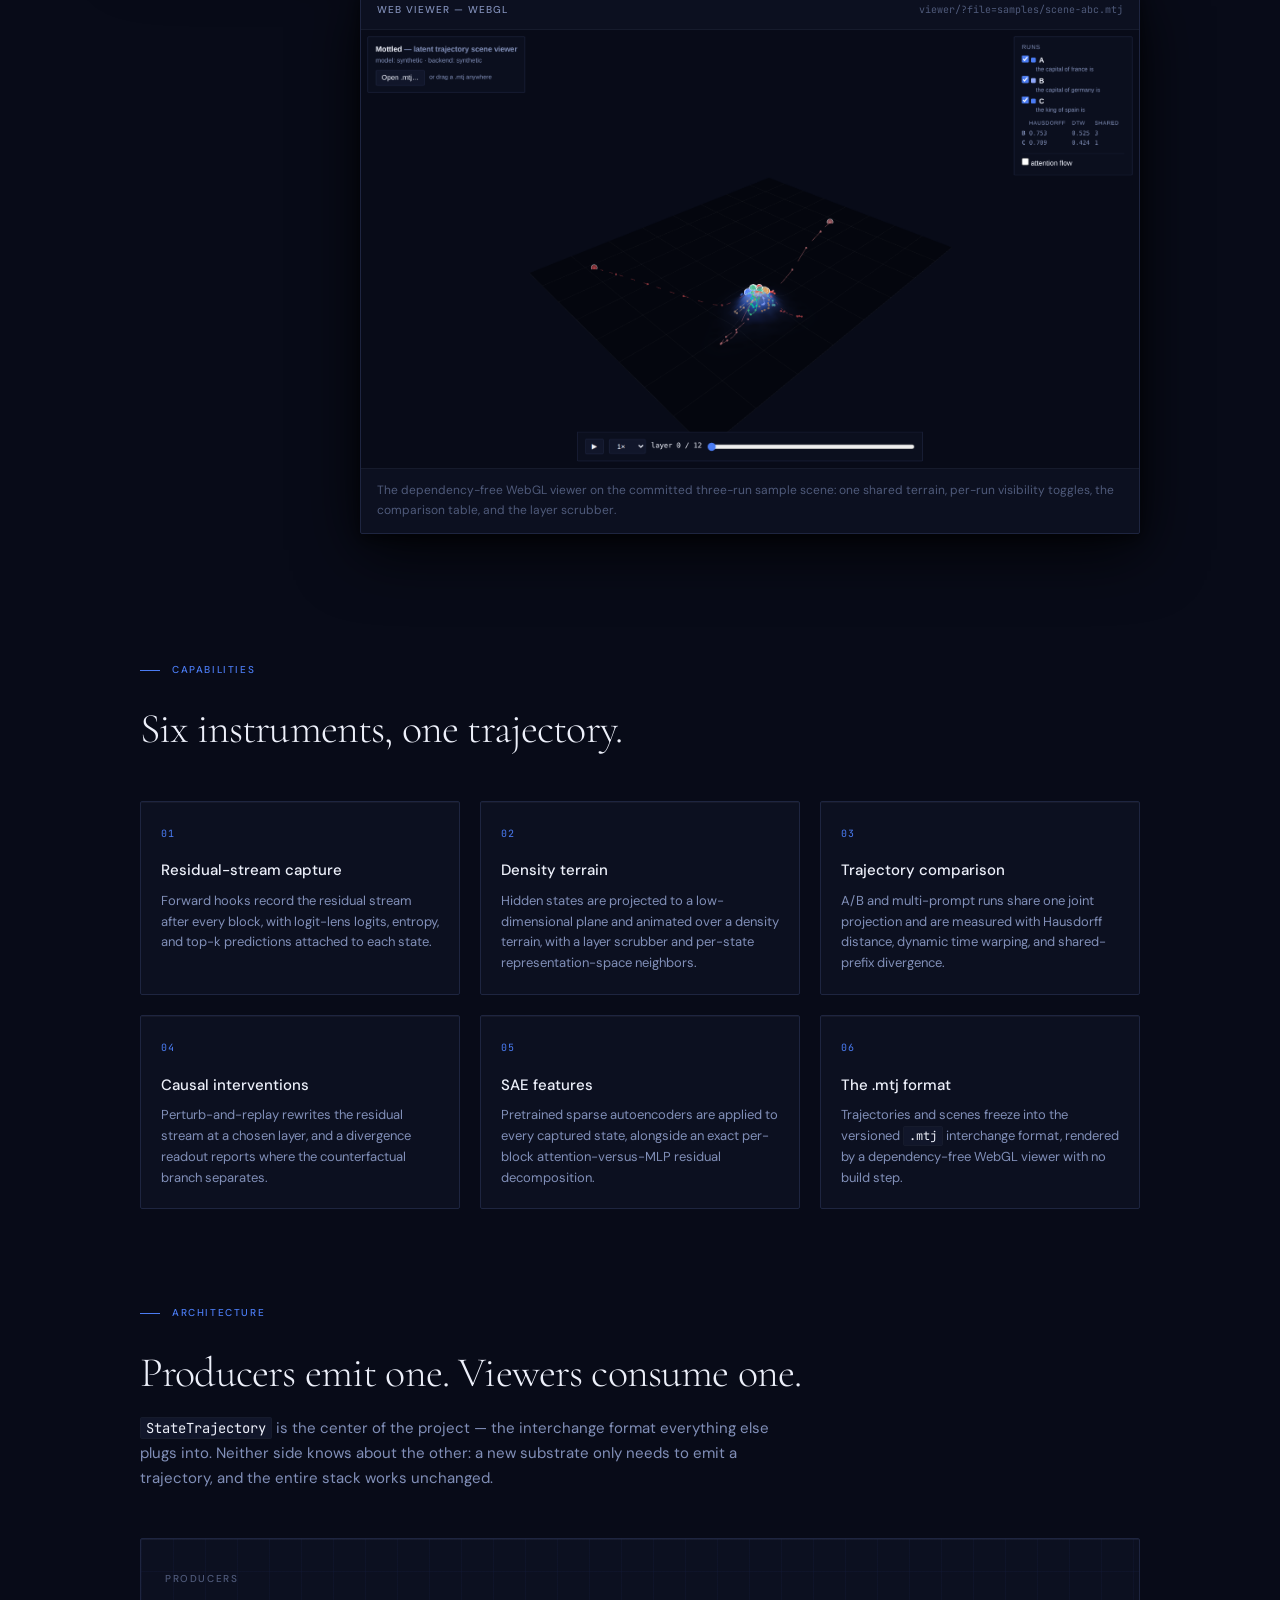
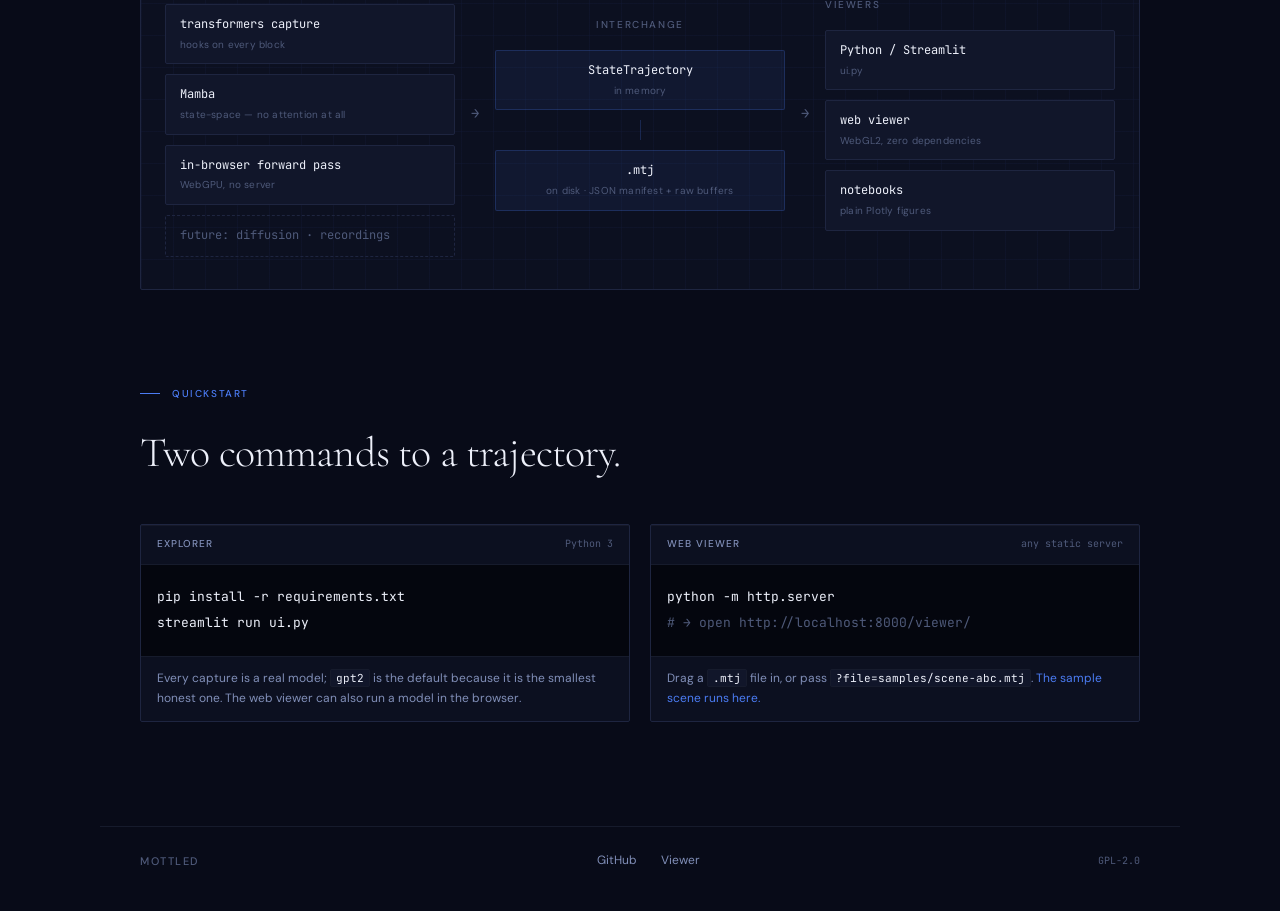
==== commit d2775c05: "Add Mottled mark and lockup (Incision tokens) Marble-on-density-field mark for the explorer; square-" ====
--- a/site/index.html
+++ b/site/index.html
@@ -5,7 +5,7 @@
 <meta name="viewport" content="width=device-width, initial-scale=1">
 <title>Mottled — interactive latent trajectory explorer</title>
 <meta name="description" content="Interactive latent trajectory explorer for transformer forward passes. Mottled instruments latent dynamics: how the residual stream moves, turns, and settles.">
-<link rel="icon" href="data:image/svg+xml,%3Csvg xmlns='http://www.w3.org/2000/svg' viewBox='0 0 16 16'%3E%3Crect x='0.5' y='0.5' width='15' height='15' fill='%23080B18' stroke='%234B7CF3'/%3E%3Ccircle cx='8' cy='8' r='3.5' fill='%234B7CF3'/%3E%3C/svg%3E">
+<link rel="icon" type="image/svg+xml" href="assets/mottled-mark.svg">
 <link rel="preconnect" href="https://fonts.googleapis.com">
 <link rel="preconnect" href="https://fonts.gstatic.com" crossorigin>
 <link href="https://fonts.googleapis.com/css2?family=Cormorant+Garamond:ital,wght@0,300;0,400;1,300;1,400&family=DM+Sans:opsz,wght@9..40,300;9..40,400;9..40,500&family=JetBrains+Mono:wght@400;500&display=swap" rel="stylesheet">
@@ -18,7 +18,8 @@
 
 <nav class="nav">
   <a class="wordmark" href="#">
-    <span class="wordmark-tick" aria-hidden="true"></span>Mottled
+    <img class="wordmark-mark" src="assets/mottled-mark.svg" width="22" height="22" alt="">
+    Mottled
   </a>
   <div class="nav-links">
     <a href="#features">Features</a>
